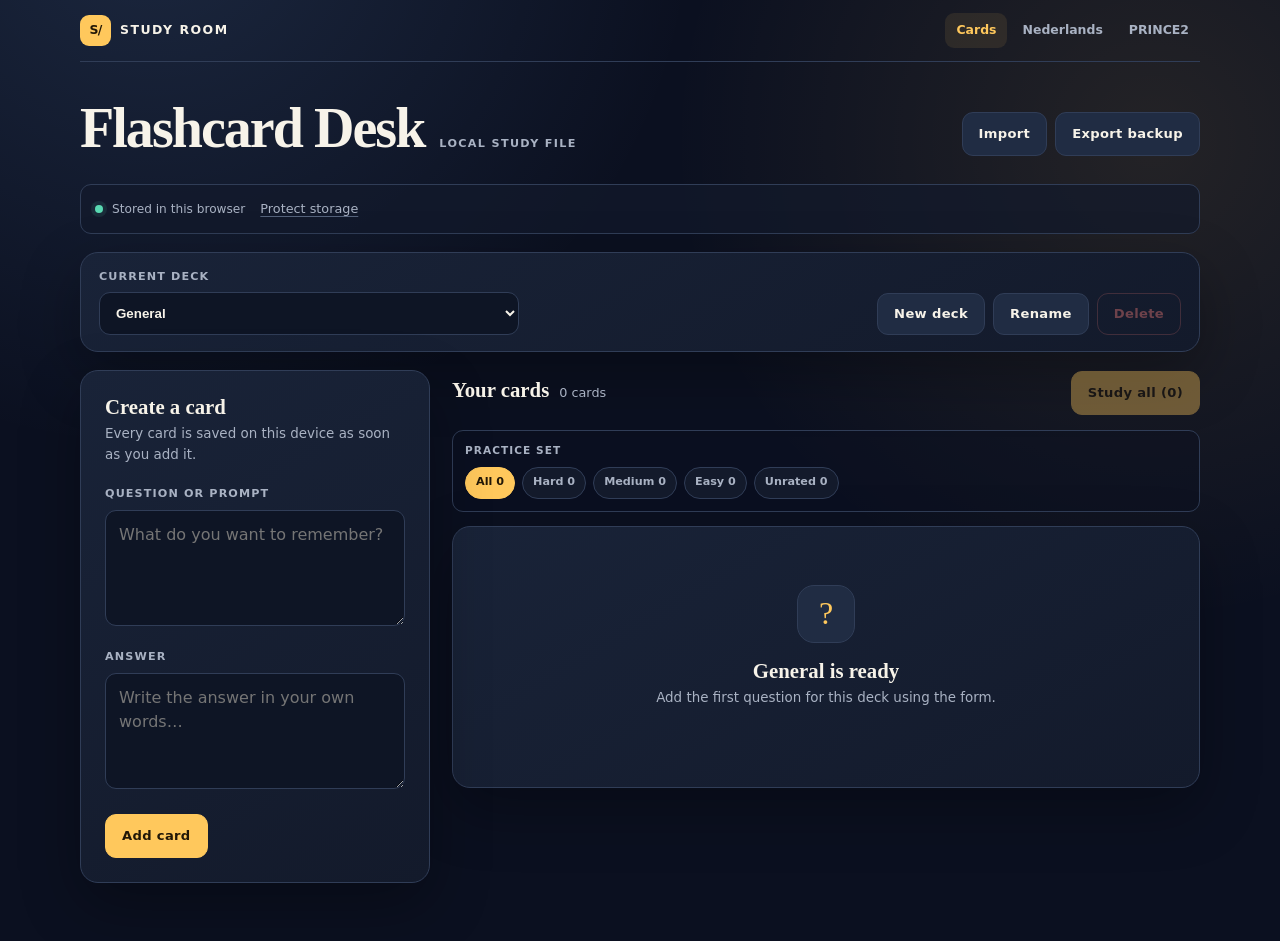
==== flashcards/index.html @ 74a9caa3 "flashcards" ====
<!doctype html>
<html lang="en">
<head>
  <meta charset="utf-8">
  <meta name="viewport" content="width=device-width, initial-scale=1">
  <meta name="theme-color" content="#0b1020">
  <title>Flashcard Desk</title>
  <link rel="stylesheet" href="/assets/study.css">
</head>
<body class="flashcards-page">
  <main class="shell">
    <header class="site-nav">
      <a class="site-home" href="/"><span class="site-mark">S/</span><span>Study Room</span></a>
      <nav aria-label="Study tools">
        <a href="/flashcards/" aria-current="page">Cards</a>
        <a href="/nederlands/">Nederlands</a>
        <a href="/prince/">PRINCE2</a>
      </nav>
    </header>
    <header class="topbar">
      <div class="brand">
        <a href="/" aria-label="Back to Study Hub"><h1>Flashcard Desk</h1></a>
        <span>local study file</span>
      </div>
      <div class="header-actions" id="libraryActions">
        <button class="button" id="importButton" type="button">Import</button>
        <button class="button" id="exportButton" type="button">Export backup</button>
        <input id="importFile" type="file" accept="application/json,.json" hidden>
      </div>
    </header>

    <div class="status-row" aria-live="polite">
      <span class="status-dot" id="statusDot"></span>
      <span id="saveStatus">Stored in this browser</span>
      <button class="link-button" id="protectButton" type="button">Protect storage</button>
      <button class="link-button" id="undoButton" type="button" hidden>Undo last change</button>
    </div>

    <section id="libraryView">
      <div class="deck-bar panel">
        <div class="deck-select-wrap">
          <label for="deckSelect">Current deck</label>
          <select id="deckSelect" aria-label="Current flashcard deck"></select>
        </div>
        <div class="deck-actions">
          <button class="button" id="newDeckButton" type="button">New deck</button>
          <button class="button" id="renameDeckButton" type="button">Rename</button>
          <button class="button danger" id="deleteDeckButton" type="button">Delete</button>
        </div>
      </div>
      <div class="workspace">
        <form class="panel editor" id="cardForm">
          <h2 id="formTitle">Create a card</h2>
          <p class="helper">Every card is saved on this device as soon as you add it.</p>
          <label for="frontInput">Question or prompt</label>
          <textarea id="frontInput" maxlength="4000" required placeholder="What do you want to remember?"></textarea>
          <label for="backInput">Answer</label>
          <textarea id="backInput" maxlength="8000" required placeholder="Write the answer in your own words…"></textarea>
          <div class="form-actions">
            <button class="button primary" id="saveCardButton" type="submit">Add card</button>
            <button class="button" id="cancelEditButton" type="button" hidden>Cancel</button>
          </div>
        </form>

        <div class="library">
          <div class="library-head">
            <div class="library-title">
              <h2>Your cards</h2>
              <span class="count" id="cardCount">0 cards</span>
            </div>
            <button class="button accent" id="studyButton" type="button" disabled>Study</button>
          </div>
          <div class="filter-bar" aria-label="Filter cards by difficulty">
            <span class="filter-label">Practice set</span>
            <div class="filter-options" role="group">
              <button class="filter-chip" type="button" data-filter="all" aria-pressed="true">All</button>
              <button class="filter-chip hard" type="button" data-filter="hard" aria-pressed="false">Hard</button>
              <button class="filter-chip medium" type="button" data-filter="medium" aria-pressed="false">Medium</button>
              <button class="filter-chip easy" type="button" data-filter="easy" aria-pressed="false">Easy</button>
              <button class="filter-chip unrated" type="button" data-filter="unrated" aria-pressed="false">Unrated</button>
            </div>
          </div>
          <div class="cards" id="cardList"></div>
          <div class="panel empty" id="emptyState">
            <div class="empty-mark">?</div>
            <h2 id="emptyTitle">Your first card starts here</h2>
            <p class="helper" id="emptyCopy">Add a question and answer. No account and no setup needed.</p>
          </div>
        </div>
      </div>
    </section>

    <section class="study" id="studyView" hidden>
      <div class="study-head">
        <button class="link-button" id="leaveStudyButton" type="button">← Back to cards</button>
        <span id="studyCounter">Card 1 of 1</span>
      </div>
      <div class="progress" aria-hidden="true"><div id="progressFill"></div></div>
      <div id="studyStage"></div>
    </section>
  </main>

  <div class="notice" id="notice" role="status"></div>

  <script>
    (() => {
      "use strict";

      const STORAGE_KEY = "flashcard-desk.cards.v1";
      const RECOVERY_KEY = "flashcard-desk.recovery.v1";
      const EXPORT_KEY = "flashcard-desk.last-export";
      const VERSION = 3;
      const DIFFICULTIES = ["unrated", "easy", "medium", "hard"];

      const $ = (selector) => document.querySelector(selector);
      const elements = {
        form: $("#cardForm"), front: $("#frontInput"), back: $("#backInput"),
        formTitle: $("#formTitle"), saveCard: $("#saveCardButton"), cancelEdit: $("#cancelEditButton"),
        deckSelect: $("#deckSelect"), newDeck: $("#newDeckButton"), renameDeck: $("#renameDeckButton"),
        deleteDeck: $("#deleteDeckButton"),
        list: $("#cardList"), empty: $("#emptyState"), emptyTitle: $("#emptyTitle"),
        emptyCopy: $("#emptyCopy"), count: $("#cardCount"), study: $("#studyButton"),
        filters: [...document.querySelectorAll("[data-filter]")],
        libraryView: $("#libraryView"), studyView: $("#studyView"), stage: $("#studyStage"),
        counter: $("#studyCounter"), progress: $("#progressFill"), leaveStudy: $("#leaveStudyButton"),
        importButton: $("#importButton"), importFile: $("#importFile"), exportButton: $("#exportButton"),
        status: $("#saveStatus"), statusDot: $("#statusDot"), protect: $("#protectButton"),
        undo: $("#undoButton"), notice: $("#notice")
      };

      const firstDeck = { id: makeId(), name: "General", createdAt: new Date().toISOString() };
      let state = { version: VERSION, decks: [firstDeck], activeDeckId: firstDeck.id, cards: [], updatedAt: null };
      let editingId = null;
      let session = null;
      let noticeTimer = null;
      let activeFilter = "all";

      function validCard(card) {
        return card && typeof card.id === "string" && typeof card.front === "string" &&
          typeof card.back === "string" && card.front.trim() && card.back.trim();
      }

      function validDeck(deck) {
        return deck && typeof deck.id === "string" && typeof deck.name === "string" && deck.name.trim();
      }

      function parseData(raw) {
        const data = JSON.parse(raw);
        const cards = Array.isArray(data) ? data : data.cards;
        if (!Array.isArray(cards) || !cards.every(validCard)) throw new Error("Invalid flashcard file");
        const now = new Date().toISOString();
        const seenDeckIds = new Set();
        const importedDecks = Array.isArray(data.decks) ? data.decks : [];
        const decks = importedDecks.filter(validDeck).filter(deck => {
          if (seenDeckIds.has(deck.id)) return false;
          seenDeckIds.add(deck.id);
          return true;
        }).map(deck => ({
          id: deck.id,
          name: deck.name.trim().slice(0, 80),
          createdAt: deck.createdAt || now
        }));
        if (!decks.length) {
          const generalDeck = { id: makeId(), name: "General", createdAt: now };
          decks.push(generalDeck);
          seenDeckIds.add(generalDeck.id);
        }
        const fallbackDeckId = decks[0].id;
        return {
          version: VERSION,
          decks,
          activeDeckId: seenDeckIds.has(data.activeDeckId) ? data.activeDeckId : fallbackDeckId,
          cards: cards.map(card => ({
            id: card.id,
            front: card.front.trim(),
            back: card.back.trim(),
            difficulty: DIFFICULTIES.includes(card.difficulty) ? card.difficulty : "unrated",
            deckId: seenDeckIds.has(card.deckId) ? card.deckId : fallbackDeckId,
            createdAt: card.createdAt || new Date().toISOString(),
            updatedAt: card.updatedAt || card.createdAt || new Date().toISOString()
          })),
          updatedAt: data.updatedAt || new Date().toISOString()
        };
      }

      function load() {
        const raw = localStorage.getItem(STORAGE_KEY);
        if (!raw) return;
        try {
          state = parseData(raw);
        } catch (error) {
          const recovery = localStorage.getItem(RECOVERY_KEY);
          try {
            if (!recovery) throw error;
            state = parseData(recovery);
            setStatus("Recovered the previous saved copy", true);
          } catch (_) {
            setStatus("Saved data could not be read — import your backup", true);
          }
        }
      }

      function save(cards, message, decks = state.decks, activeDeckId = state.activeDeckId) {
        const next = { version: VERSION, decks, activeDeckId, cards, updatedAt: new Date().toISOString() };
        try {
          const previous = localStorage.getItem(STORAGE_KEY);
          if (previous) localStorage.setItem(RECOVERY_KEY, previous);
          const serialized = JSON.stringify(next);
          localStorage.setItem(STORAGE_KEY, serialized);
          if (localStorage.getItem(STORAGE_KEY) !== serialized) throw new Error("Save verification failed");
          state = next;
          elements.undo.hidden = !previous;
          setStatus(`Saved locally at ${formatTime(next.updatedAt)}`);
          renderLibrary();
          announce(message);
          return true;
        } catch (_) {
          setStatus("Could not save — export your cards now", true);
          announce("Save failed. Please export a backup.");
          return false;
        }
      }

      function makeId() {
        return globalThis.crypto?.randomUUID?.() || `card-${Date.now()}-${Math.random().toString(16).slice(2)}`;
      }

      function formatTime(value) {
        return new Intl.DateTimeFormat([], { hour: "2-digit", minute: "2-digit" }).format(new Date(value));
      }

      function setStatus(message, error = false) {
        elements.status.textContent = message;
        elements.statusDot.classList.toggle("error", error);
      }

      function announce(message) {
        clearTimeout(noticeTimer);
        elements.notice.textContent = message;
        elements.notice.classList.add("show");
        noticeTimer = setTimeout(() => elements.notice.classList.remove("show"), 2400);
      }

      function resetForm() {
        editingId = null;
        elements.form.reset();
        elements.formTitle.textContent = "Create a card";
        elements.saveCard.textContent = "Add card";
        elements.cancelEdit.hidden = true;
      }

      function difficultyLabel(difficulty) {
        return difficulty.charAt(0).toUpperCase() + difficulty.slice(1);
      }

      function activeDeck() {
        return state.decks.find(deck => deck.id === state.activeDeckId) || state.decks[0];
      }

      function cardsInActiveDeck() {
        return state.cards.filter(card => card.deckId === state.activeDeckId);
      }

      function filteredCards() {
        const deckCards = cardsInActiveDeck();
        return activeFilter === "all"
          ? deckCards
          : deckCards.filter(card => card.difficulty === activeFilter);
      }

      function renderDeckSelector() {
        elements.deckSelect.replaceChildren();
        state.decks.forEach(deck => {
          const option = document.createElement("option");
          option.value = deck.id;
          option.textContent = deck.name;
          option.selected = deck.id === state.activeDeckId;
          elements.deckSelect.append(option);
        });
        elements.renameDeck.disabled = !state.decks.length;
        elements.deleteDeck.disabled = state.decks.length <= 1;
      }

      function renderLibrary() {
        renderDeckSelector();
        const deck = activeDeck();
        const deckCards = cardsInActiveDeck();
        const visibleCards = filteredCards();
        elements.list.replaceChildren();
        elements.empty.hidden = visibleCards.length > 0;
        elements.study.disabled = visibleCards.length === 0;
        elements.exportButton.disabled = false;
        elements.count.textContent = activeFilter === "all"
          ? `${deckCards.length} ${deckCards.length === 1 ? "card" : "cards"}`
          : `${visibleCards.length} of ${deckCards.length}`;
        elements.study.textContent = activeFilter === "all"
          ? `Study all (${visibleCards.length})`
          : `Study ${activeFilter} (${visibleCards.length})`;

        const counts = deckCards.reduce((result, card) => {
          result[card.difficulty] += 1;
          return result;
        }, { easy: 0, medium: 0, hard: 0, unrated: 0 });
        elements.filters.forEach(button => {
          const filter = button.dataset.filter;
          const count = filter === "all" ? deckCards.length : counts[filter];
          button.textContent = `${difficultyLabel(filter)} ${count}`;
          button.setAttribute("aria-pressed", String(filter === activeFilter));
        });

        if (!deckCards.length) {
          elements.emptyTitle.textContent = `${deck.name} is ready`;
          elements.emptyCopy.textContent = "Add the first question for this deck using the form.";
        } else if (!visibleCards.length) {
          elements.emptyTitle.textContent = `No ${activeFilter} cards yet`;
          elements.emptyCopy.textContent = "Choose another practice set or rate cards while studying.";
        }

        [...visibleCards].reverse().forEach(card => {
          const index = deckCards.findIndex(item => item.id === card.id) + 1;
          const article = document.createElement("article");
          article.className = "panel card-row";

          const meta = document.createElement("div");
          meta.className = "card-meta";
          const label = document.createElement("div");
          label.className = "card-label";
          label.textContent = `Card ${index}`;
          const badge = document.createElement("span");
          badge.className = `difficulty-badge ${card.difficulty}`;
          badge.textContent = difficultyLabel(card.difficulty);
          meta.append(label, badge);
          const front = document.createElement("div");
          front.className = "card-front";
          front.textContent = card.front;
          const back = document.createElement("p");
          back.className = "card-back";
          back.textContent = card.back;
          const tools = document.createElement("div");
          tools.className = "card-tools";
          const difficulty = document.createElement("select");
          difficulty.className = `difficulty-select ${card.difficulty}`;
          difficulty.setAttribute("aria-label", `Difficulty for ${card.front.slice(0, 80)}`);
          DIFFICULTIES.forEach(value => {
            const option = document.createElement("option");
            option.value = value;
            option.textContent = difficultyLabel(value);
            option.selected = value === card.difficulty;
            difficulty.append(option);
          });
          difficulty.addEventListener("change", () => setDifficulty(card.id, difficulty.value));
          const edit = document.createElement("button");
          edit.className = "button";
          edit.type = "button";
          edit.textContent = "Edit";
          edit.addEventListener("click", () => startEdit(card.id));
          const remove = document.createElement("button");
          remove.className = "button danger";
          remove.type = "button";
          remove.textContent = "Delete";
          remove.addEventListener("click", () => deleteCard(card.id));
          tools.append(difficulty, edit, remove);
          article.append(meta, front, back, tools);
          elements.list.append(article);
        });
      }

      function setDifficulty(id, difficulty) {
        if (!DIFFICULTIES.includes(difficulty)) return false;
        const card = state.cards.find(item => item.id === id);
        if (!card || card.difficulty === difficulty) return true;
        const cards = state.cards.map(item => item.id === id
          ? { ...item, difficulty, updatedAt: new Date().toISOString() }
          : item);
        return save(cards, `Card rated ${difficultyLabel(difficulty)}`);
      }

      function normalizedDeckName(value) {
        return String(value || "").trim().replace(/\s+/g, " ").slice(0, 80);
      }

      function deckNameExists(name, ignoredId = null) {
        return state.decks.some(deck => deck.id !== ignoredId && deck.name.toLowerCase() === name.toLowerCase());
      }

      function createDeck() {
        const name = normalizedDeckName(prompt("Name this deck:", ""));
        if (!name) return;
        if (deckNameExists(name)) { announce("A deck with that name already exists"); return; }
        const deck = { id: makeId(), name, createdAt: new Date().toISOString() };
        activeFilter = "all";
        resetForm();
        save(state.cards, `Created ${name}`, [...state.decks, deck], deck.id);
      }

      function renameDeck() {
        const deck = activeDeck();
        const name = normalizedDeckName(prompt("Rename this deck:", deck.name));
        if (!name || name === deck.name) return;
        if (deckNameExists(name, deck.id)) { announce("A deck with that name already exists"); return; }
        const decks = state.decks.map(item => item.id === deck.id ? { ...item, name } : item);
        save(state.cards, `Renamed deck to ${name}`, decks);
      }

      function deleteDeck() {
        if (state.decks.length <= 1) return;
        const deck = activeDeck();
        const cardCount = state.cards.filter(card => card.deckId === deck.id).length;
        const warning = cardCount
          ? `Delete “${deck.name}” and its ${cardCount} ${cardCount === 1 ? "card" : "cards"}? You can undo once afterward.`
          : `Delete the empty deck “${deck.name}”?`;
        if (!confirm(warning)) return;
        const decks = state.decks.filter(item => item.id !== deck.id);
        const cards = state.cards.filter(card => card.deckId !== deck.id);
        activeFilter = "all";
        resetForm();
        save(cards, `${deck.name} deleted`, decks, decks[0].id);
      }

      function switchDeck(deckId) {
        if (!state.decks.some(deck => deck.id === deckId)) return;
        state = { ...state, activeDeckId: deckId };
        activeFilter = "all";
        resetForm();
        try {
          localStorage.setItem(STORAGE_KEY, JSON.stringify(state));
          setStatus(`Saved locally at ${formatTime(state.updatedAt || new Date())}`);
        } catch (_) {
          setStatus("Could not remember the selected deck", true);
        }
        renderLibrary();
      }

      function startEdit(id) {
        const card = state.cards.find(item => item.id === id);
        if (!card) return;
        editingId = id;
        elements.front.value = card.front;
        elements.back.value = card.back;
        elements.formTitle.textContent = "Edit card";
        elements.saveCard.textContent = "Save changes";
        elements.cancelEdit.hidden = false;
        elements.front.focus();
        elements.form.scrollIntoView({ behavior: "smooth", block: "start" });
      }

      function deleteCard(id) {
        const card = state.cards.find(item => item.id === id);
        if (!card || !confirm(`Delete “${card.front.slice(0, 80)}”?`)) return;
        if (save(state.cards.filter(item => item.id !== id), "Card deleted")) {
          if (editingId === id) resetForm();
        }
      }

      function shuffle(cards) {
        const copy = [...cards];
        for (let i = copy.length - 1; i > 0; i -= 1) {
          const j = Math.floor(Math.random() * (i + 1));
          [copy[i], copy[j]] = [copy[j], copy[i]];
        }
        return copy;
      }

      function startStudy(cards = filteredCards()) {
        if (!cards.length) return;
        session = {
          cards: shuffle(cards),
          index: 0,
          flipped: false,
          deckName: activeDeck().name,
          filterName: activeFilter,
          ratings: { easy: 0, medium: 0, hard: 0 }
        };
        elements.libraryView.hidden = true;
        elements.studyView.hidden = false;
        renderStudy();
        window.scrollTo({ top: 0, behavior: "smooth" });
      }

      function renderStudy() {
        if (!session) return;
        if (session.index >= session.cards.length) {
          elements.counter.textContent = "Session complete";
          elements.progress.style.width = "100%";
          const finish = document.createElement("div");
          finish.className = "panel finish";
          const heading = document.createElement("h2");
          heading.textContent = "Study round complete";
          const score = document.createElement("div");
          score.className = "finish-score";
          score.textContent = `${session.cards.length} cards`;
          const copy = document.createElement("p");
          copy.className = "session-breakdown";
          copy.textContent = `Easy ${session.ratings.easy} · Medium ${session.ratings.medium} · Hard ${session.ratings.hard}`;
          const again = document.createElement("button");
          again.className = "button accent";
          again.type = "button";
          again.textContent = "Study this set again";
          const sessionIds = session.cards.map(card => card.id);
          again.addEventListener("click", () => {
            const sameCards = sessionIds.map(id => state.cards.find(card => card.id === id)).filter(Boolean);
            startStudy(sameCards);
          });
          finish.append(heading, score, copy, again);
          elements.stage.replaceChildren(finish);
          return;
        }

        const card = session.cards[session.index];
        const group = session.filterName === "all" ? "All cards" : `${difficultyLabel(session.filterName)} cards`;
        elements.counter.textContent = `${session.deckName} · ${group} · ${session.index + 1} of ${session.cards.length}`;
        elements.progress.style.width = `${(session.index / session.cards.length) * 100}%`;

        const studyCard = document.createElement("article");
        studyCard.className = "panel study-card";
        studyCard.tabIndex = 0;
        studyCard.setAttribute("role", "button");
        const side = document.createElement("div");
        side.className = "study-side";
        side.textContent = session.flipped ? "Answer" : "Question";
        const text = document.createElement("div");
        text.className = "study-text";
        text.textContent = session.flipped ? card.back : card.front;
        const hint = document.createElement("div");
        hint.className = "flip-hint";
        hint.textContent = session.flipped ? "Rate how difficult this card felt" : "Click the card or press Space to reveal";
        studyCard.append(side, text, hint);
        studyCard.addEventListener("click", flipCard);
        studyCard.addEventListener("keydown", event => {
          if (event.key === " " || event.key === "Enter") { event.preventDefault(); flipCard(); }
        });

        const actions = document.createElement("div");
        actions.className = "study-actions";
        if (session.flipped) {
          ["hard", "medium", "easy"].forEach(difficulty => {
            const rating = document.createElement("button");
            rating.className = `button rating-button ${difficulty}`;
            rating.type = "button";
            rating.textContent = difficultyLabel(difficulty);
            rating.addEventListener("click", () => rateCard(difficulty));
            actions.append(rating);
          });
        } else {
          const reveal = document.createElement("button");
          reveal.className = "button primary";
          reveal.type = "button";
          reveal.textContent = "Show answer";
          reveal.addEventListener("click", flipCard);
          actions.append(reveal);
        }
        elements.stage.replaceChildren(studyCard, actions);
      }

      function flipCard() {
        if (!session || session.flipped) return;
        session.flipped = true;
        renderStudy();
      }

      function rateCard(difficulty) {
        if (!session) return;
        const card = session.cards[session.index];
        if (!setDifficulty(card.id, difficulty)) return;
        session.ratings[difficulty] += 1;
        session.index += 1;
        session.flipped = false;
        renderStudy();
      }

      function leaveStudy() {
        session = null;
        elements.studyView.hidden = true;
        elements.libraryView.hidden = false;
        window.scrollTo({ top: 0, behavior: "smooth" });
      }

      function exportBackup() {
        const backup = {
          format: "flashcard-desk-backup",
          version: VERSION,
          exportedAt: new Date().toISOString(),
          activeDeckId: state.activeDeckId,
          decks: state.decks,
          cards: state.cards
        };
        const blob = new Blob([JSON.stringify(backup, null, 2)], { type: "application/json" });
        const link = document.createElement("a");
        const date = new Date().toISOString().slice(0, 10);
        link.href = URL.createObjectURL(blob);
        link.download = `flashcard-decks-backup-${date}.json`;
        document.body.append(link);
        link.click();
        link.remove();
        URL.revokeObjectURL(link.href);
        localStorage.setItem(EXPORT_KEY, backup.exportedAt);
        announce("Backup downloaded");
      }

      async function importBackup(file) {
        try {
          const imported = parseData(await file.text());
          const question = `Replace your current collection with ${imported.decks.length} ${imported.decks.length === 1 ? "deck" : "decks"} and ${imported.cards.length} ${imported.cards.length === 1 ? "card" : "cards"} from this backup? You can undo once afterward.`;
          if (!confirm(question)) return;
          activeFilter = "all";
          if (save(imported.cards, `${imported.decks.length} decks imported`, imported.decks, imported.activeDeckId)) resetForm();
        } catch (_) {
          announce("That file is not a valid flashcard backup");
        } finally {
          elements.importFile.value = "";
        }
      }

      async function updatePersistence() {
        if (!navigator.storage?.persisted) { elements.protect.hidden = true; return; }
        if (await navigator.storage.persisted()) {
          elements.protect.textContent = "Storage protected";
          elements.protect.disabled = true;
        }
      }

      elements.form.addEventListener("submit", event => {
        event.preventDefault();
        const front = elements.front.value.trim();
        const back = elements.back.value.trim();
        if (!front || !back) return;
        const now = new Date().toISOString();
        let cards;
        if (editingId) {
          cards = state.cards.map(card => card.id === editingId ? { ...card, front, back, updatedAt: now } : card);
        } else {
          cards = [...state.cards, {
            id: makeId(), front, back, difficulty: "unrated", deckId: state.activeDeckId,
            createdAt: now, updatedAt: now
          }];
        }
        const message = editingId ? "Card updated" : "Card saved";
        if (save(cards, message)) { resetForm(); elements.front.focus(); }
      });

      elements.cancelEdit.addEventListener("click", resetForm);
      elements.deckSelect.addEventListener("change", () => switchDeck(elements.deckSelect.value));
      elements.newDeck.addEventListener("click", createDeck);
      elements.renameDeck.addEventListener("click", renameDeck);
      elements.deleteDeck.addEventListener("click", deleteDeck);
      elements.study.addEventListener("click", () => startStudy());
      elements.filters.forEach(button => button.addEventListener("click", () => {
        activeFilter = button.dataset.filter;
        renderLibrary();
      }));
      elements.leaveStudy.addEventListener("click", leaveStudy);
      elements.exportButton.addEventListener("click", exportBackup);
      elements.importButton.addEventListener("click", () => elements.importFile.click());
      elements.importFile.addEventListener("change", () => elements.importFile.files[0] && importBackup(elements.importFile.files[0]));
      elements.undo.addEventListener("click", () => {
        const recovery = localStorage.getItem(RECOVERY_KEY);
        if (!recovery) return;
        try {
          const previous = parseData(recovery);
          const current = localStorage.getItem(STORAGE_KEY);
          localStorage.setItem(STORAGE_KEY, recovery);
          if (current) localStorage.setItem(RECOVERY_KEY, current);
          state = previous;
          resetForm();
          renderLibrary();
          setStatus(`Restored locally at ${formatTime(new Date())}`);
          announce("Last change undone");
        } catch (_) { announce("The recovery copy could not be read"); }
      });
      elements.protect.addEventListener("click", async () => {
        if (!navigator.storage?.persist) return;
        const granted = await navigator.storage.persist();
        if (granted) {
          elements.protect.textContent = "Storage protected";
          elements.protect.disabled = true;
          announce("Browser storage protection enabled");
        } else {
          announce("Your browser did not grant storage protection — keep exporting backups");
        }
      });
      window.addEventListener("storage", event => {
        if (event.key === STORAGE_KEY) { load(); resetForm(); renderLibrary(); announce("Cards updated in another tab"); }
      });
      window.addEventListener("keydown", event => {
        if (event.key === "Escape" && !elements.studyView.hidden) leaveStudy();
      });

      load();
      renderLibrary();
      elements.undo.hidden = !localStorage.getItem(RECOVERY_KEY);
      if (state.updatedAt) setStatus(`Saved locally at ${formatTime(state.updatedAt)}`);
      updatePersistence().catch(() => { elements.protect.hidden = true; });
    })();
  </script>
</body>
</html>
---- assets/study.css ----
:root {
  color-scheme: dark;
  --bg: #0b1020;
  --surface: #131a2b;
  --surface-raised: #192338;
  --surface-soft: #202c43;
  --text: #f7f3e9;
  --muted: #a9b2c3;
  --line: #303d57;
  --accent: #ffc85c;
  --accent-strong: #f2ad2e;
  --accent-ink: #211707;
  --correct: #59d9b2;
  --correct-soft: rgba(89, 217, 178, .12);
  --wrong: #ff817c;
  --wrong-soft: rgba(255, 129, 124, .12);
  --info: #82b8ff;
  --info-soft: rgba(130, 184, 255, .12);
  --shadow: 0 22px 60px rgba(0, 0, 0, .3);
  --radius: 18px;
  --radius-small: 11px;
  --sans: Inter, ui-sans-serif, system-ui, -apple-system, BlinkMacSystemFont, "Segoe UI", sans-serif;
  --display: Georgia, "Times New Roman", serif;
}

* { box-sizing: border-box; -webkit-tap-highlight-color: transparent; }
html { -webkit-text-size-adjust: 100%; }
body {
  margin: 0;
  min-height: 100vh;
  min-height: 100dvh;
  color: var(--text);
  background:
    radial-gradient(circle at 12% -10%, rgba(130, 184, 255, .14), transparent 34rem),
    radial-gradient(circle at 90% 15%, rgba(255, 200, 92, .1), transparent 30rem),
    var(--bg);
  font-family: var(--sans);
  line-height: 1.5;
}

button, input, textarea { font: inherit; }
button { touch-action: manipulation; }
a { color: inherit; }
[hidden], .hidden { display: none !important; }

button:focus-visible,
a:focus-visible,
input:focus-visible,
textarea:focus-visible {
  outline: 3px solid rgba(255, 200, 92, .45);
  outline-offset: 3px;
}

.site-nav {
  display: flex;
  align-items: center;
  justify-content: space-between;
  gap: 20px;
  min-height: 62px;
  margin-bottom: 32px;
  border-bottom: 1px solid var(--line);
}

.site-home {
  display: inline-flex;
  align-items: center;
  gap: 9px;
  color: var(--text);
  font-size: .78rem;
  font-weight: 800;
  letter-spacing: .12em;
  text-decoration: none;
  text-transform: uppercase;
  white-space: nowrap;
}

.site-mark {
  display: inline-grid;
  place-items: center;
  width: 31px;
  height: 31px;
  border-radius: 9px;
  color: var(--accent-ink);
  background: var(--accent);
  letter-spacing: -.06em;
}

.site-nav nav { display: flex; align-items: center; gap: 4px; }
.site-nav nav a {
  padding: 8px 11px;
  border-radius: 9px;
  color: var(--muted);
  font-size: .78rem;
  font-weight: 700;
  text-decoration: none;
}
.site-nav nav a:hover { color: var(--text); background: var(--surface-raised); }
.site-nav nav a[aria-current="page"] { color: var(--accent); background: rgba(255, 200, 92, .09); }

.button,
button.primary,
button.ghost,
button.action,
.restart-btn,
.secondary-btn {
  min-height: 44px;
  padding: 10px 16px;
  border: 1px solid var(--line);
  border-radius: var(--radius-small);
  color: var(--text);
  background: var(--surface-soft);
  cursor: pointer;
  font-size: .82rem;
  font-weight: 800;
  letter-spacing: .025em;
  transition: border-color .15s ease, background .15s ease, color .15s ease, transform .15s ease;
}

.button:hover,
button.ghost:hover,
.secondary-btn:hover { border-color: #566785; background: #273550; }
.button:active,
button.primary:active,
button.ghost:active,
button.action:active,
.restart-btn:active,
.secondary-btn:active { transform: translateY(1px); }

.button.primary,
.button.accent,
button.primary,
button.action,
.restart-btn {
  border-color: var(--accent);
  color: var(--accent-ink);
  background: var(--accent);
}
.button.primary:hover,
.button.accent:hover,
button.primary:hover,
button.action:hover:not(:disabled),
.restart-btn:hover { border-color: var(--accent-strong); background: var(--accent-strong); }
.button.danger { color: var(--wrong); border-color: rgba(255, 129, 124, .5); background: transparent; }
.button.danger:hover { background: var(--wrong-soft); border-color: var(--wrong); }
.button:disabled,
button.primary:disabled,
button.ghost:disabled,
button.action:disabled { opacity: .38; cursor: not-allowed; transform: none; }

.link-button {
  padding: 6px;
  border: 0;
  color: var(--muted);
  background: transparent;
  cursor: pointer;
  font-size: .8rem;
  text-decoration: underline;
  text-decoration-color: #53617a;
  text-underline-offset: 3px;
}
.link-button:hover { color: var(--text); }

/* Study hub */
.home-shell { width: min(1040px, calc(100% - 36px)); margin: 0 auto; padding-bottom: 60px; }
.home-hero { max-width: 720px; padding: 38px 0 44px; }
.eyebrow {
  margin: 0 0 12px;
  color: var(--accent);
  font-size: .72rem;
  font-weight: 800;
  letter-spacing: .14em;
  text-transform: uppercase;
}
.home-hero h1 {
  max-width: 650px;
  margin: 0;
  font: 700 clamp(2.6rem, 8vw, 5.8rem)/.94 var(--display);
  letter-spacing: -.045em;
}
.home-hero p:last-child { max-width: 540px; margin: 24px 0 0; color: var(--muted); font-size: 1rem; }
.buttons { display: grid; grid-template-columns: repeat(3, 1fr); gap: 16px; }
a.tile {
  position: relative;
  min-height: 205px;
  padding: 24px;
  border: 1px solid var(--line);
  border-radius: var(--radius);
  color: var(--text);
  background: linear-gradient(145deg, var(--surface-raised), var(--surface));
  box-shadow: var(--shadow);
  text-decoration: none;
  overflow: hidden;
  transition: transform .18s ease, border-color .18s ease;
}
a.tile::after {
  content: "↗";
  position: absolute;
  right: 22px;
  bottom: 18px;
  color: var(--accent);
  font-size: 1.4rem;
}
a.tile:hover { transform: translateY(-4px); border-color: #53617b; }
.tile-number { color: var(--muted); font-size: .72rem; font-weight: 800; letter-spacing: .13em; }
.tile-title { display: block; margin-top: 49px; font: 700 1.55rem var(--display); }
.tile-copy { display: block; margin-top: 7px; padding-right: 20px; color: var(--muted); font-size: .82rem; line-height: 1.45; }

/* Flashcards */
.flashcards-page .shell { width: min(1120px, calc(100% - 36px)); margin: 0 auto; padding-bottom: 58px; }
.flashcards-page .site-nav { margin-bottom: 26px; }
.topbar {
  display: flex;
  align-items: flex-end;
  justify-content: space-between;
  gap: 20px;
  margin-bottom: 4px;
  padding: 12px 0 24px;
}
.brand { display: flex; align-items: baseline; gap: 15px; }
.brand a { color: inherit; text-decoration: none; }
.brand h1 { margin: 0; font: 700 clamp(2rem, 5vw, 3.5rem)/1 var(--display); letter-spacing: -.035em; }
.brand span { color: var(--muted); font-size: .7rem; font-weight: 800; letter-spacing: .12em; text-transform: uppercase; }
.header-actions { display: flex; flex-wrap: wrap; justify-content: flex-end; gap: 8px; }
.status-row {
  display: flex;
  align-items: center;
  gap: 9px;
  min-height: 50px;
  margin-bottom: 18px;
  padding: 0 14px;
  border: 1px solid var(--line);
  border-radius: var(--radius-small);
  color: var(--muted);
  background: rgba(19, 26, 43, .72);
  font-size: .76rem;
}
.status-dot { width: 8px; height: 8px; border-radius: 50%; background: var(--correct); box-shadow: 0 0 0 4px rgba(89, 217, 178, .1); }
.status-dot.error { background: var(--wrong); box-shadow: 0 0 0 4px rgba(255, 129, 124, .1); }
#undoButton { margin-left: auto; }
.deck-bar { display: flex; align-items: flex-end; justify-content: space-between; gap: 18px; margin-bottom: 18px; padding: 16px 18px; box-shadow: none; }
.deck-select-wrap { flex: 1; min-width: 0; }
.flashcards-page .deck-select-wrap label { margin: 0 0 6px; }
.deck-select-wrap select { width: min(100%, 420px); min-height: 43px; padding: 8px 38px 8px 12px; border: 1px solid var(--line); border-radius: var(--radius-small); color: var(--text); background: #0e1525; font-weight: 800; }
.deck-actions { display: flex; flex-wrap: wrap; justify-content: flex-end; gap: 8px; }
.deck-actions .button { min-height: 40px; }
.workspace { display: grid; grid-template-columns: minmax(270px, 350px) 1fr; gap: 22px; align-items: start; }
.panel,
.flashcards-page .card-row {
  border: 1px solid var(--line);
  border-radius: var(--radius);
  background: linear-gradient(150deg, var(--surface-raised), var(--surface));
  box-shadow: var(--shadow);
}
.editor { position: sticky; top: 18px; padding: 24px; }
.panel h2, .library h2 { margin: 0 0 5px; font: 700 1.3rem var(--display); }
.helper { margin: 0 0 21px; color: var(--muted); font-size: .84rem; line-height: 1.55; }
.flashcards-page label {
  display: block;
  margin: 16px 0 7px;
  color: var(--muted);
  font-size: .7rem;
  font-weight: 800;
  letter-spacing: .1em;
  text-transform: uppercase;
}
.flashcards-page input,
.flashcards-page textarea {
  width: 100%;
  padding: 12px 13px;
  border: 1px solid var(--line);
  border-radius: var(--radius-small);
  color: var(--text);
  background: #0e1525;
}
.flashcards-page textarea { min-height: 116px; resize: vertical; line-height: 1.5; }
.flashcards-page input:hover,
.flashcards-page textarea:hover { border-color: #4b5b76; }
.form-actions { display: flex; gap: 8px; margin-top: 18px; }
.library { min-width: 0; }
.library-head { display: flex; align-items: center; justify-content: space-between; gap: 14px; min-height: 46px; margin-bottom: 14px; }
.library-title { display: flex; align-items: baseline; gap: 10px; }
.count { color: var(--muted); font-size: .8rem; }
.filter-bar { margin-bottom: 14px; padding: 12px; border: 1px solid var(--line); border-radius: var(--radius-small); background: rgba(11, 16, 32, .42); }
.filter-label { display: block; margin-bottom: 8px; color: var(--muted); font-size: .66rem; font-weight: 800; letter-spacing: .1em; text-transform: uppercase; }
.filter-options { display: flex; flex-wrap: wrap; gap: 7px; }
.filter-chip { min-height: 32px; padding: 5px 10px; border: 1px solid var(--line); border-radius: 999px; color: var(--muted); background: var(--surface); cursor: pointer; font-size: .7rem; font-weight: 800; }
.filter-chip:hover { color: var(--text); border-color: #5a6984; }
.filter-chip[aria-pressed="true"] { color: var(--accent-ink); border-color: var(--accent); background: var(--accent); }
.filter-chip.hard[aria-pressed="true"] { color: #2b0b0b; border-color: var(--wrong); background: var(--wrong); }
.filter-chip.easy[aria-pressed="true"] { color: #061d16; border-color: var(--correct); background: var(--correct); }
.filter-chip.unrated[aria-pressed="true"] { color: var(--text); border-color: #71809b; background: #46536c; }
.cards { display: grid; gap: 12px; }
.flashcards-page .card-row { padding: 20px; box-shadow: none; }
.flashcards-page .card-row:hover { border-color: #495976; }
.card-meta { display: flex; align-items: center; justify-content: space-between; gap: 12px; }
.card-label { color: var(--accent); font-size: .66rem; font-weight: 800; letter-spacing: .11em; text-transform: uppercase; }
.difficulty-badge { padding: 3px 8px; border: 1px solid var(--line); border-radius: 999px; color: var(--muted); font-size: .62rem; font-weight: 800; letter-spacing: .06em; text-transform: uppercase; }
.difficulty-badge.hard { color: var(--wrong); border-color: rgba(255, 129, 124, .45); background: var(--wrong-soft); }
.difficulty-badge.medium { color: var(--accent); border-color: rgba(255, 200, 92, .4); background: rgba(255, 200, 92, .08); }
.difficulty-badge.easy { color: var(--correct); border-color: rgba(89, 217, 178, .4); background: var(--correct-soft); }
.card-front { margin: 7px 0 10px; font: 700 1.12rem/1.4 var(--display); white-space: pre-wrap; overflow-wrap: anywhere; }
.card-back { margin: 0; color: var(--muted); font-size: .88rem; line-height: 1.55; white-space: pre-wrap; overflow-wrap: anywhere; }
.card-tools { display: flex; justify-content: flex-end; gap: 8px; margin-top: 15px; }
.card-tools .button { min-height: 34px; padding: 6px 10px; font-size: .72rem; }
.difficulty-select { min-height: 34px; margin-right: auto; padding: 6px 30px 6px 10px; border: 1px solid var(--line); border-radius: 9px; color: var(--text); background: var(--surface-soft); cursor: pointer; font-size: .72rem; font-weight: 700; }
.difficulty-select.hard { color: var(--wrong); }
.difficulty-select.medium { color: var(--accent); }
.difficulty-select.easy { color: var(--correct); }
.empty { padding: 58px 24px; text-align: center; }
.empty-mark { display: inline-grid; place-items: center; width: 58px; height: 58px; border: 1px solid var(--line); border-radius: 17px; color: var(--accent); background: var(--surface-soft); font: 2rem var(--display); }
.empty h2 { margin-top: 16px; }
.study { width: min(760px, 100%); margin: 34px auto 0; }
.study-head { display: flex; align-items: center; justify-content: space-between; gap: 15px; margin-bottom: 14px; color: var(--muted); font-size: .78rem; }
.progress { height: 7px; margin-bottom: 18px; border-radius: 8px; background: var(--surface-soft); overflow: hidden; }
.progress > div { height: 100%; background: linear-gradient(90deg, var(--accent), var(--correct)); transition: width .2s ease; }
.study-card { display: grid; align-content: center; min-height: 400px; padding: clamp(28px, 7vw, 66px); text-align: center; cursor: pointer; user-select: none; }
.study-side { color: var(--accent); font-size: .69rem; font-weight: 800; letter-spacing: .14em; text-transform: uppercase; }
.study-text { margin: 18px 0; font: 700 clamp(1.6rem, 5vw, 2.6rem)/1.35 var(--display); white-space: pre-wrap; overflow-wrap: anywhere; }
.flip-hint { color: var(--muted); font-size: .78rem; }
.study-actions { display: grid; grid-template-columns: repeat(3, 1fr); gap: 11px; margin-top: 14px; }
.study-actions .button { min-height: 52px; }
.study-actions > :only-child { grid-column: 1 / -1; }
.rating-button.hard { color: var(--wrong); border-color: rgba(255, 129, 124, .55); background: var(--wrong-soft); }
.rating-button.hard:hover { border-color: var(--wrong); }
.rating-button.medium { color: var(--accent); border-color: rgba(255, 200, 92, .5); background: rgba(255, 200, 92, .08); }
.rating-button.medium:hover { border-color: var(--accent); }
.rating-button.easy { color: var(--correct); border-color: rgba(89, 217, 178, .5); background: var(--correct-soft); }
.rating-button.easy:hover { border-color: var(--correct); }
.finish { padding: 52px 26px; text-align: center; }
.finish-score { margin: 10px 0; color: var(--correct); font: 700 3.7rem var(--display); }
.session-breakdown { margin: 0 0 24px; color: var(--muted); font-size: .86rem; }
.notice { position: fixed; z-index: 10; left: 50%; bottom: 22px; translate: -50% 12px; opacity: 0; pointer-events: none; padding: 11px 16px; border: 1px solid var(--line); border-radius: var(--radius-small); color: var(--text); background: var(--surface-soft); box-shadow: var(--shadow); transition: .18s ease; font-size: .82rem; }
.notice.show { translate: -50% 0; opacity: 1; }

/* PRINCE2 */
.prince-page { padding-bottom: 58px; }
.prince-page .wrap { width: min(820px, calc(100% - 36px)); margin: 0 auto; }
.prince-page .site-nav { margin-bottom: 27px; }
.prince-page .masthead {
  display: flex;
  align-items: flex-end;
  justify-content: space-between;
  gap: 20px;
  margin-bottom: 24px;
  padding: 12px 0 25px;
  border-bottom: 0;
}
.prince-page .masthead h1 { margin: 0; font: 700 clamp(2rem, 6vw, 3.6rem)/1 var(--display); letter-spacing: -.04em; }
.prince-page .masthead .sub,
.prince-page .doc-id,
.field-label,
.meta-row,
.score-strip,
.section-progress {
  color: var(--muted);
  font-size: .69rem;
  font-weight: 800;
  letter-spacing: .1em;
  text-transform: uppercase;
}
.prince-page .masthead .sub { margin-top: 9px; color: var(--accent); }
.prince-page .doc-id { text-align: right; line-height: 1.7; }
#docStatus { color: var(--correct); }
#setupError { margin-bottom: 14px; color: var(--wrong); font-size: .8rem; }
.prince-page .card {
  position: relative;
  margin-bottom: 20px;
  padding: 29px;
  border: 1px solid var(--line);
  border-radius: var(--radius);
  background: linear-gradient(150deg, var(--surface-raised), var(--surface));
  box-shadow: var(--shadow);
  overflow: hidden;
}
.prince-page .card::before { content: ""; position: absolute; inset: 0 auto 0 0; width: 4px; background: linear-gradient(var(--accent), var(--info)); }
.field-label { display: block; margin-bottom: 10px; }
.intro-copy { margin: 0 0 22px; color: var(--muted); font-size: .92rem; line-height: 1.6; }
.mode-grid { display: grid; grid-template-columns: repeat(2, minmax(0, 1fr)); gap: 14px; }
.mode-option { display: flex; flex-direction: column; align-items: flex-start; gap: 10px; padding: 19px; border: 1px solid var(--line); border-radius: var(--radius-small); background: rgba(11, 16, 32, .45); }
.mode-option h2 { margin: 0; font: 700 1.2rem var(--display); }
.mode-option p { margin: 0 0 auto; color: var(--muted); font-size: .84rem; line-height: 1.5; }
.quiz-topbar { display: flex; align-items: center; justify-content: space-between; gap: 10px; margin-bottom: 16px; }
.quiz-details-toggle { display: flex; align-items: center; gap: 7px; min-height: 36px; padding: 6px 0; border: 0; color: var(--muted); background: transparent; cursor: pointer; font-size: .7rem; font-weight: 800; letter-spacing: .08em; text-transform: uppercase; }
.quiz-details-toggle:hover { color: var(--text); }
.quiz-details-toggle[aria-expanded="true"] .compact-counter { display: none; }
.quiz-details-toggle .chevron { font-size: 1rem; line-height: 1; transition: transform .15s ease; }
.quiz-details-toggle[aria-expanded="true"] .chevron { transform: rotate(180deg); }
.compact-counter { color: var(--muted); }
.quiz-topbar #skipSectionBtn { min-height: 36px; padding: 7px 11px; }
.prince-page .progress-bar { display: flex; gap: 3px; height: auto; margin-bottom: 18px; background: transparent; overflow: visible; }
.tick { flex: 1; height: 6px; border-radius: 2px; background: var(--surface-soft); }
.tick.done { background: var(--info); }
.tick.correct { background: var(--correct); }
.tick.incorrect { background: var(--wrong); }
.meta-row, .score-strip { display: flex; justify-content: space-between; gap: 12px; }
.meta-row { margin-bottom: 16px; }
.score-strip { margin: -4px 0 19px; padding: 10px 12px; border: 1px solid var(--line); border-radius: 9px; background: rgba(11, 16, 32, .46); }
.question-text { margin: 0 0 18px; font: 700 1.42rem/1.42 var(--display); }
textarea#answerInput { width: 100%; min-height: 132px; margin-bottom: 16px; padding: 13px 14px; resize: vertical; border: 1px solid var(--line); border-radius: var(--radius-small); color: var(--text); background: #0e1525; font-size: .94rem; line-height: 1.55; }
textarea#answerInput:hover { border-color: #4b5b76; }
.stamp { display: inline-block; padding: 4px 9px; border: 1px solid currentColor; border-radius: 7px; font-size: .68rem; font-weight: 800; letter-spacing: .1em; text-transform: uppercase; }
.reveal-box { margin-top: 14px; padding: 15px 16px; border: 1px solid rgba(255, 200, 92, .28); border-radius: var(--radius-small); background: rgba(255, 200, 92, .08); animation: pop .18s ease-out; }
.reveal-box.answer { border-color: rgba(89, 217, 178, .3); background: var(--correct-soft); }
.reveal-box .stamp { color: var(--accent); }
.reveal-box.answer .stamp { color: var(--correct); }
.reveal-box p { margin: 8px 0 0; font-size: .9rem; line-height: 1.55; white-space: pre-line; }
@keyframes pop { from { opacity: 0; transform: translateY(-4px); } to { opacity: 1; transform: translateY(0); } }
.action-row { display: flex; flex-wrap: wrap; gap: 10px; margin-top: 20px; }
.quiz-control-stage { display: grid; min-height: 52px; margin-top: 20px; }
.quiz-control-stage .action-row,
.quiz-control-stage .self-mark { grid-area: 1 / 1; display: grid; grid-template-columns: repeat(2, minmax(0, 1fr)); gap: 10px; margin: 0; }
.quiz-control-stage button { min-height: 52px; }
.self-mark { display: flex; gap: 10px; margin-top: 16px; }
.self-mark button { flex: 1; }
.self-mark .correct-btn { color: var(--correct); border-color: rgba(89, 217, 178, .6); }
.self-mark .correct-btn:hover { background: var(--correct-soft); border-color: var(--correct); }
.self-mark .correct-btn.active { color: #071b16; background: var(--correct); border-color: var(--correct); }
.self-mark .incorrect-btn { color: var(--wrong); border-color: rgba(255, 129, 124, .6); }
.self-mark .incorrect-btn:hover { background: var(--wrong-soft); border-color: var(--wrong); }
.self-mark .incorrect-btn.active { color: #220b0b; background: var(--wrong); border-color: var(--wrong); }
.nav-row { display: flex; justify-content: space-between; gap: 10px; margin-top: 22px; }
.nav-row #nextBtn { margin-left: auto; }
.score-hero { padding: 20px 0 9px; text-align: center; }
.score-hero .pct { font: 700 3.8rem/1 var(--display); }
.score-hero .pct.pass { color: var(--correct); }
.score-hero .pct.fail { color: var(--wrong); }
.score-hero .verdict { margin-top: 7px; color: var(--muted); font-size: .78rem; font-weight: 800; letter-spacing: .1em; text-transform: uppercase; }
.review-item { margin-bottom: 10px; padding: 15px 16px; border: 1px solid var(--line); border-radius: var(--radius-small); background: rgba(11, 16, 32, .45); }
.review-item .q { margin-bottom: 6px; font-size: .9rem; font-weight: 700; }
.review-item .your-a { margin-bottom: 4px; color: var(--wrong); font-size: .86rem; line-height: 1.5; white-space: pre-line; }
.review-item .a { color: var(--muted); font-size: .86rem; line-height: 1.5; white-space: pre-line; }
.review-item .a b { color: var(--text); }
.section-heading { margin: 0 0 4px; text-align: center; font: 700 1.5rem/1.3 var(--display); }
.section-progress { text-align: center; }
.review-list { margin-top: 24px; }
.prince-page footer { margin-top: 30px; color: var(--muted); text-align: center; font-size: .67rem; letter-spacing: .04em; }

/* Dutch vocabulary */
.dutch-shell { width: min(720px, calc(100% - 36px)); margin: 0 auto; padding-bottom: 58px; }
.dutch-shell .site-nav { margin-bottom: 38px; }
.dutch-page #app.card { width: 100%; padding: clamp(22px, 5vw, 34px); border: 1px solid var(--line); border-radius: var(--radius); background: linear-gradient(150deg, var(--surface-raised), var(--surface)); box-shadow: var(--shadow); }
.top-row { display: flex; align-items: center; justify-content: space-between; margin-bottom: 9px; color: var(--muted); font-size: .78rem; }
.dutch-page .progress-bar { height: 7px; margin-bottom: 28px; border-radius: 8px; background: var(--surface-soft); overflow: hidden; }
.progress-fill { height: 100%; background: linear-gradient(90deg, var(--accent), var(--correct)); transition: width .3s ease; }
.lang-tag { display: inline-block; margin-bottom: 15px; padding: 5px 10px; border: 1px solid rgba(255, 200, 92, .28); border-radius: 8px; color: var(--accent); background: rgba(255, 200, 92, .08); font-size: .68rem; font-weight: 800; letter-spacing: .09em; text-transform: uppercase; }
.prompt-block { margin-bottom: 28px; }
.prompt-word { margin: 0; font: 700 clamp(1.9rem, 7vw, 2.7rem)/1.2 var(--display); word-break: break-word; }
.prompt-hint { margin: 5px 0 0; color: var(--muted); font-size: .82rem; font-style: italic; }
.options { display: flex; flex-direction: column; gap: 10px; }
.option-btn, .mode-btn { width: 100%; padding: 14px 16px; border: 1px solid var(--line); border-radius: var(--radius-small); color: var(--text); background: var(--surface-soft); cursor: pointer; text-align: left; transition: border-color .15s ease, background .15s ease, transform .15s ease; }
.option-btn:hover:not(:disabled), .mode-btn:hover { border-color: #647594; background: #293854; }
.option-btn:active, .mode-btn:active { transform: translateY(1px); }
.option-btn:disabled { cursor: default; }
.option-btn.correct { border-color: var(--correct); color: var(--correct); background: var(--correct-soft); font-weight: 700; }
.option-btn.wrong { border-color: var(--wrong); color: var(--wrong); background: var(--wrong-soft); font-weight: 700; }
.option-btn.selected { border-color: var(--accent); background: rgba(255, 200, 92, .1); }
.text-input-row { display: flex; gap: 10px; }
.dutch-page input[type="text"] { flex: 1; min-width: 0; padding: 13px 14px; border: 1px solid var(--line); border-radius: var(--radius-small); outline: none; color: var(--text); background: #0e1525; font-size: 1rem; }
.dutch-page input[type="text"]:hover { border-color: #4b5b76; }
.dutch-page input[type="text"].correct { border-color: var(--correct); color: var(--correct); background: var(--correct-soft); }
.dutch-page input[type="text"].wrong { border-color: var(--wrong); color: var(--wrong); background: var(--wrong-soft); }
.feedback { min-height: 22px; margin-top: 16px; font-size: .88rem; }
.feedback.correct-text { color: var(--correct); }
.feedback.wrong-text { color: var(--wrong); }
.next-row { display: flex; justify-content: flex-end; margin-top: 20px; }
.end-screen { text-align: center; }
.end-score { margin: 10px 0; color: var(--accent); font: 700 3.4rem var(--display); }
.end-sub { margin-bottom: 24px; color: var(--muted); }
.secondary-btn { margin-top: 10px; }
.mode-select h1 { margin: 0 0 7px; font: 700 clamp(1.7rem, 5vw, 2.25rem) var(--display); }
.mode-select p.sub { margin: 0 0 25px; color: var(--muted); font-size: .84rem; }
.mode-btn { display: block; margin-bottom: 11px; padding: 16px 18px; }
.mode-btn .mode-title { margin: 0 0 3px; color: var(--text); font-size: .95rem; font-weight: 800; }
.mode-btn .mode-desc { margin: 0; color: var(--muted); font-size: .78rem; }
.verb-fields { display: flex; flex-direction: column; gap: 14px; }
.verb-field .correct-hint { margin-top: 4px; color: var(--wrong); font-size: .78rem; }
.verb-field-terms { margin-bottom: 7px; padding: 3px 10px; border: 1px solid var(--line); border-radius: 8px; background: rgba(11, 16, 32, .42); }
.verb-term-row { display: flex; align-items: baseline; justify-content: space-between; gap: 10px; padding: 6px 0; border-bottom: 1px dashed var(--line); font-size: .72rem; line-height: 1.4; }
.verb-term-row:last-child { border-bottom: 0; }
.verb-term { flex: 1; color: var(--muted); font-weight: 700; letter-spacing: .04em; text-transform: uppercase; }
.verb-pronouns { flex: 0; color: var(--text); font-weight: 600; text-align: right; white-space: nowrap; }
.verb-field-row { display: flex; align-items: stretch; gap: 10px; }
.verb-check-btn { flex-shrink: 0; white-space: nowrap; }
.verb-type-label { margin: 0 0 8px; color: var(--muted); font-size: .78rem; font-weight: 700; }
.verb-type-options { display: flex; gap: 10px; margin-bottom: 24px; }
.verb-type-options .option-btn { flex: 1; text-align: center; }
.wrong-review { margin-top: 28px; padding-top: 20px; border-top: 1px solid var(--line); text-align: left; }
.wrong-review-title { margin: 0 0 12px; color: var(--text); font-size: .84rem; font-weight: 800; }
.wrong-review-empty { margin: 0; color: var(--muted); font-size: .84rem; }
.wrong-item { margin-bottom: 8px; padding: 11px 14px; border: 1px solid rgba(255, 129, 124, .28); border-radius: var(--radius-small); background: var(--wrong-soft); }
.wrong-item-word { margin: 0 0 2px; color: var(--text); font-size: .9rem; font-weight: 800; }
.wrong-item-answer { margin: 0; color: var(--wrong); font-size: .78rem; }
.wrong-item-given { margin: 2px 0 0; color: var(--muted); font-size: .72rem; }
.wrong-item-detail-row { display: flex; justify-content: space-between; gap: 10px; padding: 4px 0; border-top: 1px dashed rgba(255, 129, 124, .3); font-size: .72rem; }
.wrong-item-detail-row:first-of-type { border-top: 0; }
.wrong-item-detail-label { flex: 1; color: var(--muted); }
.wrong-item-detail-value { color: var(--text); text-align: right; white-space: nowrap; }
.wrong-item-detail-value .given { margin-right: 6px; color: var(--wrong); text-decoration: line-through; }
.wrong-item-detail-value .correct { color: var(--correct); font-weight: 700; }

@media (max-width: 760px) {
  .site-nav { align-items: flex-start; padding: 14px 0; }
  .site-home > span:last-child { display: none; }
  .site-nav nav { flex-wrap: wrap; justify-content: flex-end; }
  .site-nav nav a { padding: 7px 8px; font-size: .72rem; }
  .buttons { grid-template-columns: 1fr; }
  a.tile { min-height: 165px; }
  .tile-title { margin-top: 30px; }
  .workspace { grid-template-columns: 1fr; }
  .editor { position: static; }
  .topbar { align-items: flex-start; }
  .brand span { display: none; }
  .header-actions .button { padding-inline: 11px; }
  .study-card { min-height: 335px; }
  .deck-bar { align-items: stretch; flex-direction: column; }
  .deck-select-wrap select { width: 100%; }
  .deck-actions { justify-content: flex-start; }
}

@media (max-width: 500px) {
  .home-shell,
  .flashcards-page .shell,
  .prince-page .wrap,
  .dutch-shell { width: min(100% - 22px, 680px); }
  .site-nav { margin-bottom: 22px; }
  .topbar { display: block; }
  .header-actions { justify-content: flex-start; margin-top: 17px; }
  .header-actions .button { flex: 1; }
  .deck-actions .button { flex: 1; }
  .status-row { align-items: flex-start; flex-wrap: wrap; padding-block: 12px; }
  #undoButton { margin-left: 0; }
  .library-head { align-items: flex-end; }
  .study-actions { grid-template-columns: 1fr; }
  .prince-page .masthead { display: block; padding-bottom: 18px; }
  .prince-page .doc-id { margin-top: 12px; text-align: left; }
  .prince-page .card { padding: 22px 18px; }
  .mode-grid { grid-template-columns: 1fr; }
  .score-strip { flex-direction: column; gap: 4px; }
  .quiz-details-toggle[aria-expanded="false"] .details-label { display: none; }
  .question-text { font-size: 1.24rem; }
  textarea#answerInput { min-height: 108px; }
  .nav-row { flex-direction: column; }
  .nav-row button { width: 100%; }
  .text-input-row { flex-direction: column; }
  .next-row { justify-content: stretch; }
  .next-row button.action,
  .restart-btn,
  .secondary-btn { width: 100%; }
}

@media (prefers-reduced-motion: reduce) {
  *, *::before, *::after { scroll-behavior: auto !important; transition: none !important; animation: none !important; }
}
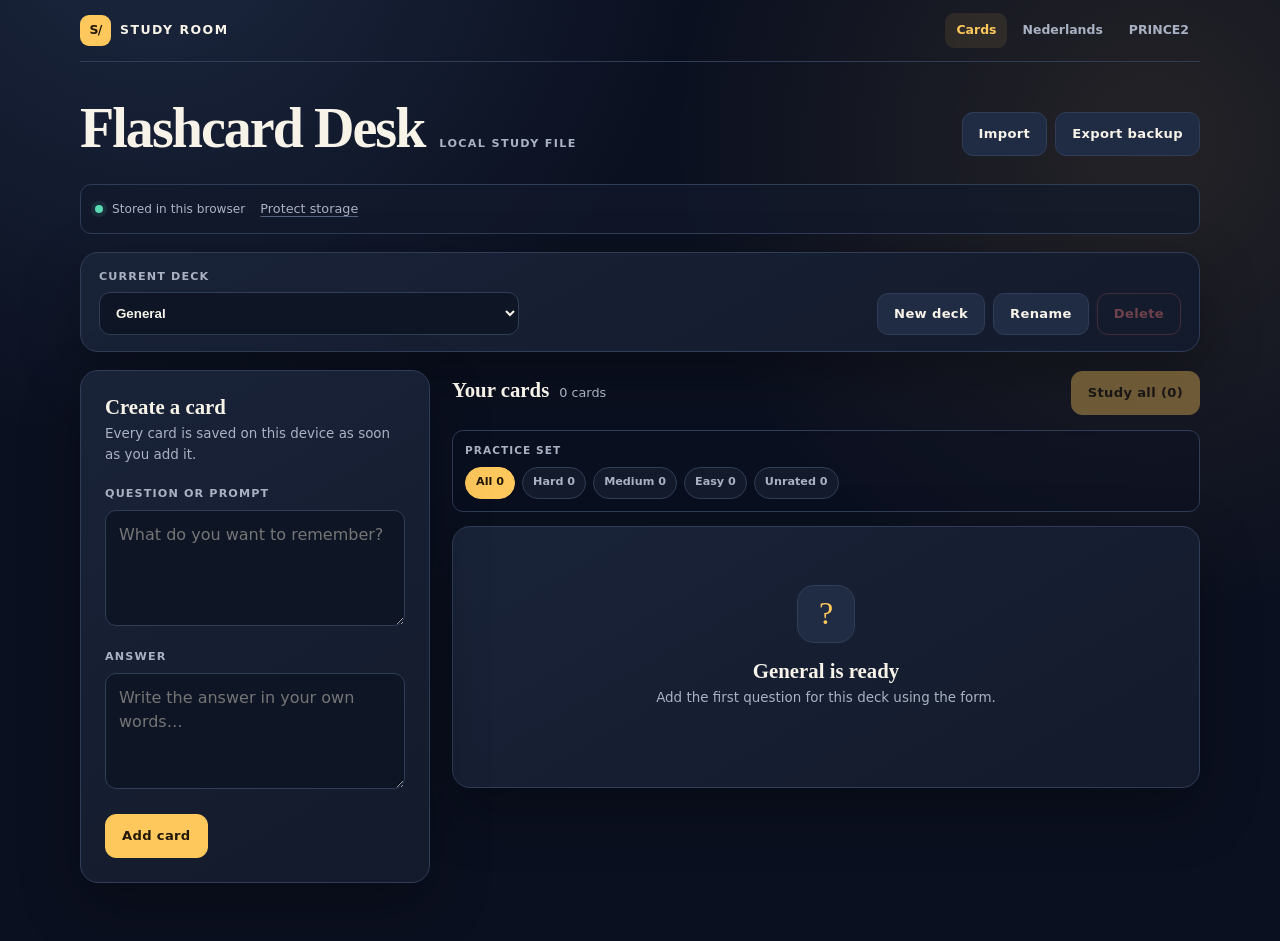
==== commit c1b7fc3f: "update" ====
--- a/flashcards/index.html
+++ b/flashcards/index.html
@@ -5,6 +5,7 @@
   <meta name="viewport" content="width=device-width, initial-scale=1">
   <meta name="theme-color" content="#0b1020">
   <title>Flashcard Desk</title>
+  <link rel="icon" type="image/svg+xml" href="/assets/favicon.svg">
   <link rel="stylesheet" href="/assets/study.css">
 </head>
 <body class="flashcards-page">
@@ -96,6 +97,9 @@
         <span id="studyCounter">Card 1 of 1</span>
       </div>
       <div class="progress" aria-hidden="true"><div id="progressFill"></div></div>
+      <div class="study-navigation">
+        <button class="button" id="previousCardButton" type="button" disabled>← Previous card</button>
+      </div>
       <div id="studyStage"></div>
     </section>
   </main>
@@ -123,6 +127,7 @@
         filters: [...document.querySelectorAll("[data-filter]")],
         libraryView: $("#libraryView"), studyView: $("#studyView"), stage: $("#studyStage"),
         counter: $("#studyCounter"), progress: $("#progressFill"), leaveStudy: $("#leaveStudyButton"),
+        previousCard: $("#previousCardButton"),
         importButton: $("#importButton"), importFile: $("#importFile"), exportButton: $("#exportButton"),
         status: $("#saveStatus"), statusDot: $("#statusDot"), protect: $("#protectButton"),
         undo: $("#undoButton"), notice: $("#notice")
@@ -469,6 +474,7 @@
           flipped: false,
           deckName: activeDeck().name,
           filterName: activeFilter,
+          cardRatings: {},
           ratings: { easy: 0, medium: 0, hard: 0 }
         };
         elements.libraryView.hidden = true;
@@ -479,6 +485,7 @@
 
       function renderStudy() {
         if (!session) return;
+        elements.previousCard.disabled = session.index === 0;
         if (session.index >= session.cards.length) {
           elements.counter.textContent = "Session complete";
           elements.progress.style.width = "100%";
@@ -519,11 +526,11 @@
         side.className = "study-side";
         side.textContent = session.flipped ? "Answer" : "Question";
         const text = document.createElement("div");
-        text.className = "study-text";
+        text.className = session.flipped ? "study-text answer" : "study-text";
         text.textContent = session.flipped ? card.back : card.front;
         const hint = document.createElement("div");
         hint.className = "flip-hint";
-        hint.textContent = session.flipped ? "Rate how difficult this card felt" : "Click the card or press Space to reveal";
+        hint.textContent = session.flipped ? "Click or press Space to show the question · Rate below to continue" : "Click the card or press Space to reveal";
         studyCard.append(side, text, hint);
         studyCard.addEventListener("click", flipCard);
         studyCard.addEventListener("keydown", event => {
@@ -553,15 +560,27 @@
       }
 
       function flipCard() {
-        if (!session || session.flipped) return;
-        session.flipped = true;
+        if (!session || session.index >= session.cards.length) return;
+        const hadFocus = document.activeElement === elements.stage.querySelector(".study-card");
+        session.flipped = !session.flipped;
         renderStudy();
+        if (hadFocus) elements.stage.querySelector(".study-card").focus();
+      }
+
+      function previousCard() {
+        if (!session || session.index === 0) return;
+        session.index -= 1;
+        session.flipped = false;
+        renderStudy();
       }
 
       function rateCard(difficulty) {
-        if (!session) return;
+        if (!session || !session.flipped || session.index >= session.cards.length) return;
         const card = session.cards[session.index];
         if (!setDifficulty(card.id, difficulty)) return;
+        const previousRating = session.cardRatings[card.id];
+        if (previousRating) session.ratings[previousRating] -= 1;
+        session.cardRatings[card.id] = difficulty;
         session.ratings[difficulty] += 1;
         session.index += 1;
         session.flipped = false;
@@ -685,6 +704,8 @@
         if (event.key === "Escape" && !elements.studyView.hidden) leaveStudy();
       });
 
+      elements.previousCard.addEventListener("click", previousCard);
+
       load();
       renderLibrary();
       elements.undo.hidden = !localStorage.getItem(RECOVERY_KEY);
--- a/assets/study.css
+++ b/assets/study.css
@@ -311,11 +311,13 @@
 .empty h2 { margin-top: 16px; }
 .study { width: min(760px, 100%); margin: 34px auto 0; }
 .study-head { display: flex; align-items: center; justify-content: space-between; gap: 15px; margin-bottom: 14px; color: var(--muted); font-size: .78rem; }
+.study-navigation { display: flex; margin-bottom: 14px; }
 .progress { height: 7px; margin-bottom: 18px; border-radius: 8px; background: var(--surface-soft); overflow: hidden; }
 .progress > div { height: 100%; background: linear-gradient(90deg, var(--accent), var(--correct)); transition: width .2s ease; }
 .study-card { display: grid; align-content: center; min-height: 400px; padding: clamp(28px, 7vw, 66px); text-align: center; cursor: pointer; user-select: none; }
 .study-side { color: var(--accent); font-size: .69rem; font-weight: 800; letter-spacing: .14em; text-transform: uppercase; }
 .study-text { margin: 18px 0; font: 700 clamp(1.6rem, 5vw, 2.6rem)/1.35 var(--display); white-space: pre-wrap; overflow-wrap: anywhere; }
+.study-text.answer { font-size: clamp(1rem, 2vw, 1.2rem); line-height: 1.55; }
 .flip-hint { color: var(--muted); font-size: .78rem; }
 .study-actions { display: grid; grid-template-columns: repeat(3, 1fr); gap: 11px; margin-top: 14px; }
 .study-actions .button { min-height: 52px; }
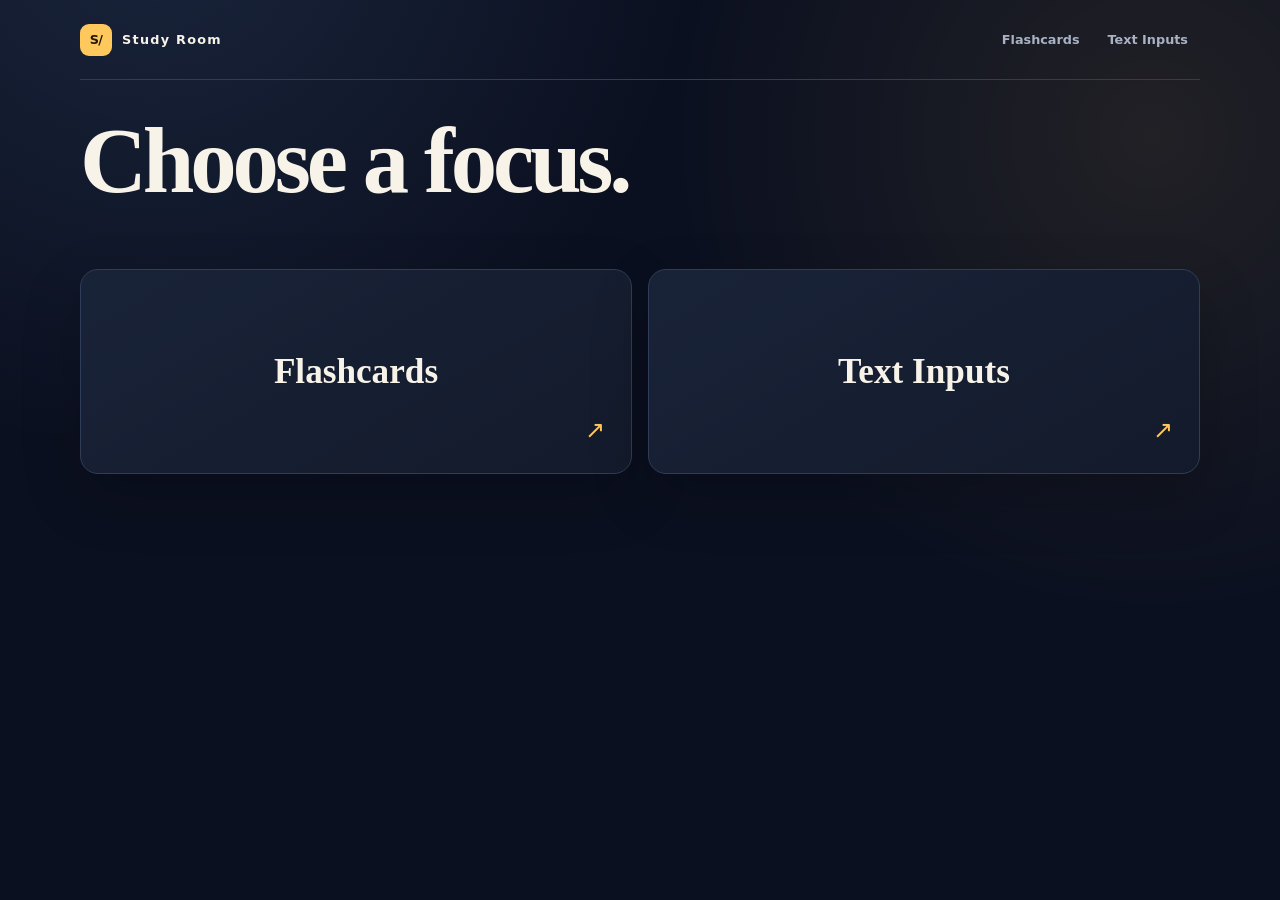
==== commit 300c58ec: "updates, new UI uplift" ====
--- a/flashcards/index.html
+++ b/flashcards/index.html
@@ -2,716 +2,15 @@
 <html lang="en">
 <head>
   <meta charset="utf-8">
-  <meta name="viewport" content="width=device-width, initial-scale=1">
+  <meta name="viewport" content="width=device-width, initial-scale=1, viewport-fit=cover, interactive-widget=resizes-content">
   <meta name="theme-color" content="#0b1020">
-  <title>Flashcard Desk</title>
+  <title>Study Room</title>
   <link rel="icon" type="image/svg+xml" href="/assets/favicon.svg">
-  <link rel="stylesheet" href="/assets/study.css">
+  <link rel="stylesheet" href="/app/styles/index.css">
 </head>
-<body class="flashcards-page">
-  <main class="shell">
-    <header class="site-nav">
-      <a class="site-home" href="/"><span class="site-mark">S/</span><span>Study Room</span></a>
-      <nav aria-label="Study tools">
-        <a href="/flashcards/" aria-current="page">Cards</a>
-        <a href="/nederlands/">Nederlands</a>
-        <a href="/prince/">PRINCE2</a>
-      </nav>
-    </header>
-    <header class="topbar">
-      <div class="brand">
-        <a href="/" aria-label="Back to Study Hub"><h1>Flashcard Desk</h1></a>
-        <span>local study file</span>
-      </div>
-      <div class="header-actions" id="libraryActions">
-        <button class="button" id="importButton" type="button">Import</button>
-        <button class="button" id="exportButton" type="button">Export backup</button>
-        <input id="importFile" type="file" accept="application/json,.json" hidden>
-      </div>
-    </header>
-
-    <div class="status-row" aria-live="polite">
-      <span class="status-dot" id="statusDot"></span>
-      <span id="saveStatus">Stored in this browser</span>
-      <button class="link-button" id="protectButton" type="button">Protect storage</button>
-      <button class="link-button" id="undoButton" type="button" hidden>Undo last change</button>
-    </div>
-
-    <section id="libraryView">
-      <div class="deck-bar panel">
-        <div class="deck-select-wrap">
-          <label for="deckSelect">Current deck</label>
-          <select id="deckSelect" aria-label="Current flashcard deck"></select>
-        </div>
-        <div class="deck-actions">
-          <button class="button" id="newDeckButton" type="button">New deck</button>
-          <button class="button" id="renameDeckButton" type="button">Rename</button>
-          <button class="button danger" id="deleteDeckButton" type="button">Delete</button>
-        </div>
-      </div>
-      <div class="workspace">
-        <form class="panel editor" id="cardForm">
-          <h2 id="formTitle">Create a card</h2>
-          <p class="helper">Every card is saved on this device as soon as you add it.</p>
-          <label for="frontInput">Question or prompt</label>
-          <textarea id="frontInput" maxlength="4000" required placeholder="What do you want to remember?"></textarea>
-          <label for="backInput">Answer</label>
-          <textarea id="backInput" maxlength="8000" required placeholder="Write the answer in your own words…"></textarea>
-          <div class="form-actions">
-            <button class="button primary" id="saveCardButton" type="submit">Add card</button>
-            <button class="button" id="cancelEditButton" type="button" hidden>Cancel</button>
-          </div>
-        </form>
-
-        <div class="library">
-          <div class="library-head">
-            <div class="library-title">
-              <h2>Your cards</h2>
-              <span class="count" id="cardCount">0 cards</span>
-            </div>
-            <button class="button accent" id="studyButton" type="button" disabled>Study</button>
-          </div>
-          <div class="filter-bar" aria-label="Filter cards by difficulty">
-            <span class="filter-label">Practice set</span>
-            <div class="filter-options" role="group">
-              <button class="filter-chip" type="button" data-filter="all" aria-pressed="true">All</button>
-              <button class="filter-chip hard" type="button" data-filter="hard" aria-pressed="false">Hard</button>
-              <button class="filter-chip medium" type="button" data-filter="medium" aria-pressed="false">Medium</button>
-              <button class="filter-chip easy" type="button" data-filter="easy" aria-pressed="false">Easy</button>
-              <button class="filter-chip unrated" type="button" data-filter="unrated" aria-pressed="false">Unrated</button>
-            </div>
-          </div>
-          <div class="cards" id="cardList"></div>
-          <div class="panel empty" id="emptyState">
-            <div class="empty-mark">?</div>
-            <h2 id="emptyTitle">Your first card starts here</h2>
-            <p class="helper" id="emptyCopy">Add a question and answer. No account and no setup needed.</p>
-          </div>
-        </div>
-      </div>
-    </section>
-
-    <section class="study" id="studyView" hidden>
-      <div class="study-head">
-        <button class="link-button" id="leaveStudyButton" type="button">← Back to cards</button>
-        <span id="studyCounter">Card 1 of 1</span>
-      </div>
-      <div class="progress" aria-hidden="true"><div id="progressFill"></div></div>
-      <div class="study-navigation">
-        <button class="button" id="previousCardButton" type="button" disabled>← Previous card</button>
-      </div>
-      <div id="studyStage"></div>
-    </section>
-  </main>
-
-  <div class="notice" id="notice" role="status"></div>
-
-  <script>
-    (() => {
-      "use strict";
-
-      const STORAGE_KEY = "flashcard-desk.cards.v1";
-      const RECOVERY_KEY = "flashcard-desk.recovery.v1";
-      const EXPORT_KEY = "flashcard-desk.last-export";
-      const VERSION = 3;
-      const DIFFICULTIES = ["unrated", "easy", "medium", "hard"];
-
-      const $ = (selector) => document.querySelector(selector);
-      const elements = {
-        form: $("#cardForm"), front: $("#frontInput"), back: $("#backInput"),
-        formTitle: $("#formTitle"), saveCard: $("#saveCardButton"), cancelEdit: $("#cancelEditButton"),
-        deckSelect: $("#deckSelect"), newDeck: $("#newDeckButton"), renameDeck: $("#renameDeckButton"),
-        deleteDeck: $("#deleteDeckButton"),
-        list: $("#cardList"), empty: $("#emptyState"), emptyTitle: $("#emptyTitle"),
-        emptyCopy: $("#emptyCopy"), count: $("#cardCount"), study: $("#studyButton"),
-        filters: [...document.querySelectorAll("[data-filter]")],
-        libraryView: $("#libraryView"), studyView: $("#studyView"), stage: $("#studyStage"),
-        counter: $("#studyCounter"), progress: $("#progressFill"), leaveStudy: $("#leaveStudyButton"),
-        previousCard: $("#previousCardButton"),
-        importButton: $("#importButton"), importFile: $("#importFile"), exportButton: $("#exportButton"),
-        status: $("#saveStatus"), statusDot: $("#statusDot"), protect: $("#protectButton"),
-        undo: $("#undoButton"), notice: $("#notice")
-      };
-
-      const firstDeck = { id: makeId(), name: "General", createdAt: new Date().toISOString() };
-      let state = { version: VERSION, decks: [firstDeck], activeDeckId: firstDeck.id, cards: [], updatedAt: null };
-      let editingId = null;
-      let session = null;
-      let noticeTimer = null;
-      let activeFilter = "all";
-
-      function validCard(card) {
-        return card && typeof card.id === "string" && typeof card.front === "string" &&
-          typeof card.back === "string" && card.front.trim() && card.back.trim();
-      }
-
-      function validDeck(deck) {
-        return deck && typeof deck.id === "string" && typeof deck.name === "string" && deck.name.trim();
-      }
-
-      function parseData(raw) {
-        const data = JSON.parse(raw);
-        const cards = Array.isArray(data) ? data : data.cards;
-        if (!Array.isArray(cards) || !cards.every(validCard)) throw new Error("Invalid flashcard file");
-        const now = new Date().toISOString();
-        const seenDeckIds = new Set();
-        const importedDecks = Array.isArray(data.decks) ? data.decks : [];
-        const decks = importedDecks.filter(validDeck).filter(deck => {
-          if (seenDeckIds.has(deck.id)) return false;
-          seenDeckIds.add(deck.id);
-          return true;
-        }).map(deck => ({
-          id: deck.id,
-          name: deck.name.trim().slice(0, 80),
-          createdAt: deck.createdAt || now
-        }));
-        if (!decks.length) {
-          const generalDeck = { id: makeId(), name: "General", createdAt: now };
-          decks.push(generalDeck);
-          seenDeckIds.add(generalDeck.id);
-        }
-        const fallbackDeckId = decks[0].id;
-        return {
-          version: VERSION,
-          decks,
-          activeDeckId: seenDeckIds.has(data.activeDeckId) ? data.activeDeckId : fallbackDeckId,
-          cards: cards.map(card => ({
-            id: card.id,
-            front: card.front.trim(),
-            back: card.back.trim(),
-            difficulty: DIFFICULTIES.includes(card.difficulty) ? card.difficulty : "unrated",
-            deckId: seenDeckIds.has(card.deckId) ? card.deckId : fallbackDeckId,
-            createdAt: card.createdAt || new Date().toISOString(),
-            updatedAt: card.updatedAt || card.createdAt || new Date().toISOString()
-          })),
-          updatedAt: data.updatedAt || new Date().toISOString()
-        };
-      }
-
-      function load() {
-        const raw = localStorage.getItem(STORAGE_KEY);
-        if (!raw) return;
-        try {
-          state = parseData(raw);
-        } catch (error) {
-          const recovery = localStorage.getItem(RECOVERY_KEY);
-          try {
-            if (!recovery) throw error;
-            state = parseData(recovery);
-            setStatus("Recovered the previous saved copy", true);
-          } catch (_) {
-            setStatus("Saved data could not be read — import your backup", true);
-          }
-        }
-      }
-
-      function save(cards, message, decks = state.decks, activeDeckId = state.activeDeckId) {
-        const next = { version: VERSION, decks, activeDeckId, cards, updatedAt: new Date().toISOString() };
-        try {
-          const previous = localStorage.getItem(STORAGE_KEY);
-          if (previous) localStorage.setItem(RECOVERY_KEY, previous);
-          const serialized = JSON.stringify(next);
-          localStorage.setItem(STORAGE_KEY, serialized);
-          if (localStorage.getItem(STORAGE_KEY) !== serialized) throw new Error("Save verification failed");
-          state = next;
-          elements.undo.hidden = !previous;
-          setStatus(`Saved locally at ${formatTime(next.updatedAt)}`);
-          renderLibrary();
-          announce(message);
-          return true;
-        } catch (_) {
-          setStatus("Could not save — export your cards now", true);
-          announce("Save failed. Please export a backup.");
-          return false;
-        }
-      }
-
-      function makeId() {
-        return globalThis.crypto?.randomUUID?.() || `card-${Date.now()}-${Math.random().toString(16).slice(2)}`;
-      }
-
-      function formatTime(value) {
-        return new Intl.DateTimeFormat([], { hour: "2-digit", minute: "2-digit" }).format(new Date(value));
-      }
-
-      function setStatus(message, error = false) {
-        elements.status.textContent = message;
-        elements.statusDot.classList.toggle("error", error);
-      }
-
-      function announce(message) {
-        clearTimeout(noticeTimer);
-        elements.notice.textContent = message;
-        elements.notice.classList.add("show");
-        noticeTimer = setTimeout(() => elements.notice.classList.remove("show"), 2400);
-      }
-
-      function resetForm() {
-        editingId = null;
-        elements.form.reset();
-        elements.formTitle.textContent = "Create a card";
-        elements.saveCard.textContent = "Add card";
-        elements.cancelEdit.hidden = true;
-      }
-
-      function difficultyLabel(difficulty) {
-        return difficulty.charAt(0).toUpperCase() + difficulty.slice(1);
-      }
-
-      function activeDeck() {
-        return state.decks.find(deck => deck.id === state.activeDeckId) || state.decks[0];
-      }
-
-      function cardsInActiveDeck() {
-        return state.cards.filter(card => card.deckId === state.activeDeckId);
-      }
-
-      function filteredCards() {
-        const deckCards = cardsInActiveDeck();
-        return activeFilter === "all"
-          ? deckCards
-          : deckCards.filter(card => card.difficulty === activeFilter);
-      }
-
-      function renderDeckSelector() {
-        elements.deckSelect.replaceChildren();
-        state.decks.forEach(deck => {
-          const option = document.createElement("option");
-          option.value = deck.id;
-          option.textContent = deck.name;
-          option.selected = deck.id === state.activeDeckId;
-          elements.deckSelect.append(option);
-        });
-        elements.renameDeck.disabled = !state.decks.length;
-        elements.deleteDeck.disabled = state.decks.length <= 1;
-      }
-
-      function renderLibrary() {
-        renderDeckSelector();
-        const deck = activeDeck();
-        const deckCards = cardsInActiveDeck();
-        const visibleCards = filteredCards();
-        elements.list.replaceChildren();
-        elements.empty.hidden = visibleCards.length > 0;
-        elements.study.disabled = visibleCards.length === 0;
-        elements.exportButton.disabled = false;
-        elements.count.textContent = activeFilter === "all"
-          ? `${deckCards.length} ${deckCards.length === 1 ? "card" : "cards"}`
-          : `${visibleCards.length} of ${deckCards.length}`;
-        elements.study.textContent = activeFilter === "all"
-          ? `Study all (${visibleCards.length})`
-          : `Study ${activeFilter} (${visibleCards.length})`;
-
-        const counts = deckCards.reduce((result, card) => {
-          result[card.difficulty] += 1;
-          return result;
-        }, { easy: 0, medium: 0, hard: 0, unrated: 0 });
-        elements.filters.forEach(button => {
-          const filter = button.dataset.filter;
-          const count = filter === "all" ? deckCards.length : counts[filter];
-          button.textContent = `${difficultyLabel(filter)} ${count}`;
-          button.setAttribute("aria-pressed", String(filter === activeFilter));
-        });
-
-        if (!deckCards.length) {
-          elements.emptyTitle.textContent = `${deck.name} is ready`;
-          elements.emptyCopy.textContent = "Add the first question for this deck using the form.";
-        } else if (!visibleCards.length) {
-          elements.emptyTitle.textContent = `No ${activeFilter} cards yet`;
-          elements.emptyCopy.textContent = "Choose another practice set or rate cards while studying.";
-        }
-
-        [...visibleCards].reverse().forEach(card => {
-          const index = deckCards.findIndex(item => item.id === card.id) + 1;
-          const article = document.createElement("article");
-          article.className = "panel card-row";
-
-          const meta = document.createElement("div");
-          meta.className = "card-meta";
-          const label = document.createElement("div");
-          label.className = "card-label";
-          label.textContent = `Card ${index}`;
-          const badge = document.createElement("span");
-          badge.className = `difficulty-badge ${card.difficulty}`;
-          badge.textContent = difficultyLabel(card.difficulty);
-          meta.append(label, badge);
-          const front = document.createElement("div");
-          front.className = "card-front";
-          front.textContent = card.front;
-          const back = document.createElement("p");
-          back.className = "card-back";
-          back.textContent = card.back;
-          const tools = document.createElement("div");
-          tools.className = "card-tools";
-          const difficulty = document.createElement("select");
-          difficulty.className = `difficulty-select ${card.difficulty}`;
-          difficulty.setAttribute("aria-label", `Difficulty for ${card.front.slice(0, 80)}`);
-          DIFFICULTIES.forEach(value => {
-            const option = document.createElement("option");
-            option.value = value;
-            option.textContent = difficultyLabel(value);
-            option.selected = value === card.difficulty;
-            difficulty.append(option);
-          });
-          difficulty.addEventListener("change", () => setDifficulty(card.id, difficulty.value));
-          const edit = document.createElement("button");
-          edit.className = "button";
-          edit.type = "button";
-          edit.textContent = "Edit";
-          edit.addEventListener("click", () => startEdit(card.id));
-          const remove = document.createElement("button");
-          remove.className = "button danger";
-          remove.type = "button";
-          remove.textContent = "Delete";
-          remove.addEventListener("click", () => deleteCard(card.id));
-          tools.append(difficulty, edit, remove);
-          article.append(meta, front, back, tools);
-          elements.list.append(article);
-        });
-      }
-
-      function setDifficulty(id, difficulty) {
-        if (!DIFFICULTIES.includes(difficulty)) return false;
-        const card = state.cards.find(item => item.id === id);
-        if (!card || card.difficulty === difficulty) return true;
-        const cards = state.cards.map(item => item.id === id
-          ? { ...item, difficulty, updatedAt: new Date().toISOString() }
-          : item);
-        return save(cards, `Card rated ${difficultyLabel(difficulty)}`);
-      }
-
-      function normalizedDeckName(value) {
-        return String(value || "").trim().replace(/\s+/g, " ").slice(0, 80);
-      }
-
-      function deckNameExists(name, ignoredId = null) {
-        return state.decks.some(deck => deck.id !== ignoredId && deck.name.toLowerCase() === name.toLowerCase());
-      }
-
-      function createDeck() {
-        const name = normalizedDeckName(prompt("Name this deck:", ""));
-        if (!name) return;
-        if (deckNameExists(name)) { announce("A deck with that name already exists"); return; }
-        const deck = { id: makeId(), name, createdAt: new Date().toISOString() };
-        activeFilter = "all";
-        resetForm();
-        save(state.cards, `Created ${name}`, [...state.decks, deck], deck.id);
-      }
-
-      function renameDeck() {
-        const deck = activeDeck();
-        const name = normalizedDeckName(prompt("Rename this deck:", deck.name));
-        if (!name || name === deck.name) return;
-        if (deckNameExists(name, deck.id)) { announce("A deck with that name already exists"); return; }
-        const decks = state.decks.map(item => item.id === deck.id ? { ...item, name } : item);
-        save(state.cards, `Renamed deck to ${name}`, decks);
-      }
-
-      function deleteDeck() {
-        if (state.decks.length <= 1) return;
-        const deck = activeDeck();
-        const cardCount = state.cards.filter(card => card.deckId === deck.id).length;
-        const warning = cardCount
-          ? `Delete “${deck.name}” and its ${cardCount} ${cardCount === 1 ? "card" : "cards"}? You can undo once afterward.`
-          : `Delete the empty deck “${deck.name}”?`;
-        if (!confirm(warning)) return;
-        const decks = state.decks.filter(item => item.id !== deck.id);
-        const cards = state.cards.filter(card => card.deckId !== deck.id);
-        activeFilter = "all";
-        resetForm();
-        save(cards, `${deck.name} deleted`, decks, decks[0].id);
-      }
-
-      function switchDeck(deckId) {
-        if (!state.decks.some(deck => deck.id === deckId)) return;
-        state = { ...state, activeDeckId: deckId };
-        activeFilter = "all";
-        resetForm();
-        try {
-          localStorage.setItem(STORAGE_KEY, JSON.stringify(state));
-          setStatus(`Saved locally at ${formatTime(state.updatedAt || new Date())}`);
-        } catch (_) {
-          setStatus("Could not remember the selected deck", true);
-        }
-        renderLibrary();
-      }
-
-      function startEdit(id) {
-        const card = state.cards.find(item => item.id === id);
-        if (!card) return;
-        editingId = id;
-        elements.front.value = card.front;
-        elements.back.value = card.back;
-        elements.formTitle.textContent = "Edit card";
-        elements.saveCard.textContent = "Save changes";
-        elements.cancelEdit.hidden = false;
-        elements.front.focus();
-        elements.form.scrollIntoView({ behavior: "smooth", block: "start" });
-      }
-
-      function deleteCard(id) {
-        const card = state.cards.find(item => item.id === id);
-        if (!card || !confirm(`Delete “${card.front.slice(0, 80)}”?`)) return;
-        if (save(state.cards.filter(item => item.id !== id), "Card deleted")) {
-          if (editingId === id) resetForm();
-        }
-      }
-
-      function shuffle(cards) {
-        const copy = [...cards];
-        for (let i = copy.length - 1; i > 0; i -= 1) {
-          const j = Math.floor(Math.random() * (i + 1));
-          [copy[i], copy[j]] = [copy[j], copy[i]];
-        }
-        return copy;
-      }
-
-      function startStudy(cards = filteredCards()) {
-        if (!cards.length) return;
-        session = {
-          cards: shuffle(cards),
-          index: 0,
-          flipped: false,
-          deckName: activeDeck().name,
-          filterName: activeFilter,
-          cardRatings: {},
-          ratings: { easy: 0, medium: 0, hard: 0 }
-        };
-        elements.libraryView.hidden = true;
-        elements.studyView.hidden = false;
-        renderStudy();
-        window.scrollTo({ top: 0, behavior: "smooth" });
-      }
-
-      function renderStudy() {
-        if (!session) return;
-        elements.previousCard.disabled = session.index === 0;
-        if (session.index >= session.cards.length) {
-          elements.counter.textContent = "Session complete";
-          elements.progress.style.width = "100%";
-          const finish = document.createElement("div");
-          finish.className = "panel finish";
-          const heading = document.createElement("h2");
-          heading.textContent = "Study round complete";
-          const score = document.createElement("div");
-          score.className = "finish-score";
-          score.textContent = `${session.cards.length} cards`;
-          const copy = document.createElement("p");
-          copy.className = "session-breakdown";
-          copy.textContent = `Easy ${session.ratings.easy} · Medium ${session.ratings.medium} · Hard ${session.ratings.hard}`;
-          const again = document.createElement("button");
-          again.className = "button accent";
-          again.type = "button";
-          again.textContent = "Study this set again";
-          const sessionIds = session.cards.map(card => card.id);
-          again.addEventListener("click", () => {
-            const sameCards = sessionIds.map(id => state.cards.find(card => card.id === id)).filter(Boolean);
-            startStudy(sameCards);
-          });
-          finish.append(heading, score, copy, again);
-          elements.stage.replaceChildren(finish);
-          return;
-        }
-
-        const card = session.cards[session.index];
-        const group = session.filterName === "all" ? "All cards" : `${difficultyLabel(session.filterName)} cards`;
-        elements.counter.textContent = `${session.deckName} · ${group} · ${session.index + 1} of ${session.cards.length}`;
-        elements.progress.style.width = `${(session.index / session.cards.length) * 100}%`;
-
-        const studyCard = document.createElement("article");
-        studyCard.className = "panel study-card";
-        studyCard.tabIndex = 0;
-        studyCard.setAttribute("role", "button");
-        const side = document.createElement("div");
-        side.className = "study-side";
-        side.textContent = session.flipped ? "Answer" : "Question";
-        const text = document.createElement("div");
-        text.className = session.flipped ? "study-text answer" : "study-text";
-        text.textContent = session.flipped ? card.back : card.front;
-        const hint = document.createElement("div");
-        hint.className = "flip-hint";
-        hint.textContent = session.flipped ? "Click or press Space to show the question · Rate below to continue" : "Click the card or press Space to reveal";
-        studyCard.append(side, text, hint);
-        studyCard.addEventListener("click", flipCard);
-        studyCard.addEventListener("keydown", event => {
-          if (event.key === " " || event.key === "Enter") { event.preventDefault(); flipCard(); }
-        });
-
-        const actions = document.createElement("div");
-        actions.className = "study-actions";
-        if (session.flipped) {
-          ["hard", "medium", "easy"].forEach(difficulty => {
-            const rating = document.createElement("button");
-            rating.className = `button rating-button ${difficulty}`;
-            rating.type = "button";
-            rating.textContent = difficultyLabel(difficulty);
-            rating.addEventListener("click", () => rateCard(difficulty));
-            actions.append(rating);
-          });
-        } else {
-          const reveal = document.createElement("button");
-          reveal.className = "button primary";
-          reveal.type = "button";
-          reveal.textContent = "Show answer";
-          reveal.addEventListener("click", flipCard);
-          actions.append(reveal);
-        }
-        elements.stage.replaceChildren(studyCard, actions);
-      }
-
-      function flipCard() {
-        if (!session || session.index >= session.cards.length) return;
-        const hadFocus = document.activeElement === elements.stage.querySelector(".study-card");
-        session.flipped = !session.flipped;
-        renderStudy();
-        if (hadFocus) elements.stage.querySelector(".study-card").focus();
-      }
-
-      function previousCard() {
-        if (!session || session.index === 0) return;
-        session.index -= 1;
-        session.flipped = false;
-        renderStudy();
-      }
-
-      function rateCard(difficulty) {
-        if (!session || !session.flipped || session.index >= session.cards.length) return;
-        const card = session.cards[session.index];
-        if (!setDifficulty(card.id, difficulty)) return;
-        const previousRating = session.cardRatings[card.id];
-        if (previousRating) session.ratings[previousRating] -= 1;
-        session.cardRatings[card.id] = difficulty;
-        session.ratings[difficulty] += 1;
-        session.index += 1;
-        session.flipped = false;
-        renderStudy();
-      }
-
-      function leaveStudy() {
-        session = null;
-        elements.studyView.hidden = true;
-        elements.libraryView.hidden = false;
-        window.scrollTo({ top: 0, behavior: "smooth" });
-      }
-
-      function exportBackup() {
-        const backup = {
-          format: "flashcard-desk-backup",
-          version: VERSION,
-          exportedAt: new Date().toISOString(),
-          activeDeckId: state.activeDeckId,
-          decks: state.decks,
-          cards: state.cards
-        };
-        const blob = new Blob([JSON.stringify(backup, null, 2)], { type: "application/json" });
-        const link = document.createElement("a");
-        const date = new Date().toISOString().slice(0, 10);
-        link.href = URL.createObjectURL(blob);
-        link.download = `flashcard-decks-backup-${date}.json`;
-        document.body.append(link);
-        link.click();
-        link.remove();
-        URL.revokeObjectURL(link.href);
-        localStorage.setItem(EXPORT_KEY, backup.exportedAt);
-        announce("Backup downloaded");
-      }
-
-      async function importBackup(file) {
-        try {
-          const imported = parseData(await file.text());
-          const question = `Replace your current collection with ${imported.decks.length} ${imported.decks.length === 1 ? "deck" : "decks"} and ${imported.cards.length} ${imported.cards.length === 1 ? "card" : "cards"} from this backup? You can undo once afterward.`;
-          if (!confirm(question)) return;
-          activeFilter = "all";
-          if (save(imported.cards, `${imported.decks.length} decks imported`, imported.decks, imported.activeDeckId)) resetForm();
-        } catch (_) {
-          announce("That file is not a valid flashcard backup");
-        } finally {
-          elements.importFile.value = "";
-        }
-      }
-
-      async function updatePersistence() {
-        if (!navigator.storage?.persisted) { elements.protect.hidden = true; return; }
-        if (await navigator.storage.persisted()) {
-          elements.protect.textContent = "Storage protected";
-          elements.protect.disabled = true;
-        }
-      }
-
-      elements.form.addEventListener("submit", event => {
-        event.preventDefault();
-        const front = elements.front.value.trim();
-        const back = elements.back.value.trim();
-        if (!front || !back) return;
-        const now = new Date().toISOString();
-        let cards;
-        if (editingId) {
-          cards = state.cards.map(card => card.id === editingId ? { ...card, front, back, updatedAt: now } : card);
-        } else {
-          cards = [...state.cards, {
-            id: makeId(), front, back, difficulty: "unrated", deckId: state.activeDeckId,
-            createdAt: now, updatedAt: now
-          }];
-        }
-        const message = editingId ? "Card updated" : "Card saved";
-        if (save(cards, message)) { resetForm(); elements.front.focus(); }
-      });
-
-      elements.cancelEdit.addEventListener("click", resetForm);
-      elements.deckSelect.addEventListener("change", () => switchDeck(elements.deckSelect.value));
-      elements.newDeck.addEventListener("click", createDeck);
-      elements.renameDeck.addEventListener("click", renameDeck);
-      elements.deleteDeck.addEventListener("click", deleteDeck);
-      elements.study.addEventListener("click", () => startStudy());
-      elements.filters.forEach(button => button.addEventListener("click", () => {
-        activeFilter = button.dataset.filter;
-        renderLibrary();
-      }));
-      elements.leaveStudy.addEventListener("click", leaveStudy);
-      elements.exportButton.addEventListener("click", exportBackup);
-      elements.importButton.addEventListener("click", () => elements.importFile.click());
-      elements.importFile.addEventListener("change", () => elements.importFile.files[0] && importBackup(elements.importFile.files[0]));
-      elements.undo.addEventListener("click", () => {
-        const recovery = localStorage.getItem(RECOVERY_KEY);
-        if (!recovery) return;
-        try {
-          const previous = parseData(recovery);
-          const current = localStorage.getItem(STORAGE_KEY);
-          localStorage.setItem(STORAGE_KEY, recovery);
-          if (current) localStorage.setItem(RECOVERY_KEY, current);
-          state = previous;
-          resetForm();
-          renderLibrary();
-          setStatus(`Restored locally at ${formatTime(new Date())}`);
-          announce("Last change undone");
-        } catch (_) { announce("The recovery copy could not be read"); }
-      });
-      elements.protect.addEventListener("click", async () => {
-        if (!navigator.storage?.persist) return;
-        const granted = await navigator.storage.persist();
-        if (granted) {
-          elements.protect.textContent = "Storage protected";
-          elements.protect.disabled = true;
-          announce("Browser storage protection enabled");
-        } else {
-          announce("Your browser did not grant storage protection — keep exporting backups");
-        }
-      });
-      window.addEventListener("storage", event => {
-        if (event.key === STORAGE_KEY) { load(); resetForm(); renderLibrary(); announce("Cards updated in another tab"); }
-      });
-      window.addEventListener("keydown", event => {
-        if (event.key === "Escape" && !elements.studyView.hidden) leaveStudy();
-      });
-
-      elements.previousCard.addEventListener("click", previousCard);
-
-      load();
-      renderLibrary();
-      elements.undo.hidden = !localStorage.getItem(RECOVERY_KEY);
-      if (state.updatedAt) setStatus(`Saved locally at ${formatTime(state.updatedAt)}`);
-      updatePersistence().catch(() => { elements.protect.hidden = true; });
-    })();
-  </script>
+<body>
+  <main class="app-shell" id="app"><p class="helper">Loading Study Room…</p></main>
+  <noscript><p class="app-shell">Enable JavaScript to open Study Room.</p></noscript>
+  <script type="module" src="/app/app.mjs"></script>
 </body>
 </html>
--- a/app/styles/index.css
+++ b/app/styles/index.css
@@ -0,0 +1,5 @@
+@import url('./tokens.css');
+@import url('./base.css');
+@import url('./components.css');
+@import url('./layout.css');
+@import url('./study.css');
